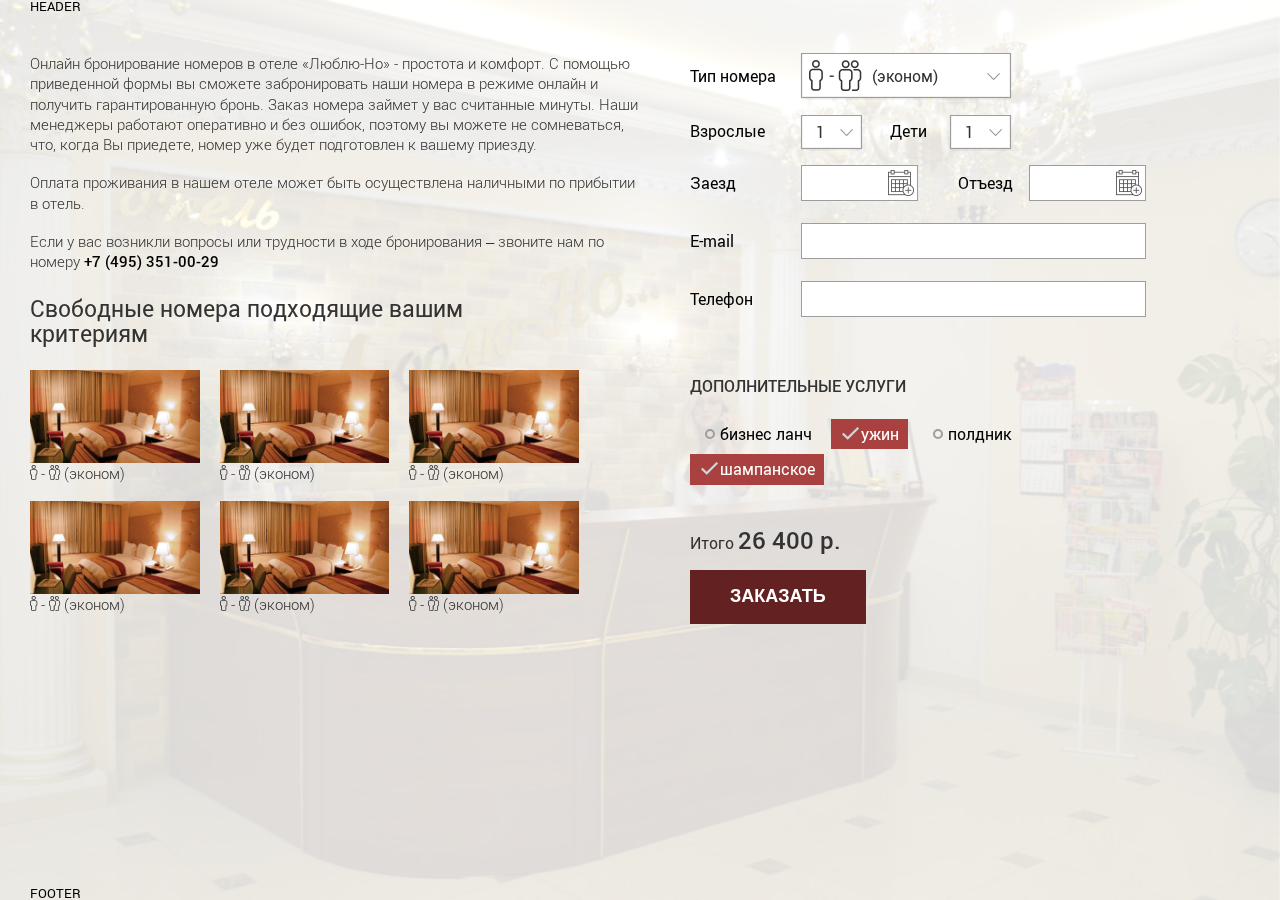
==== index.html @ 6383f2e7 "add form html and styles" ====
<!DOCTYPE html>
<html xmlns="http://www.w3.org/1999/xhtml">
<head>
	<meta http-equiv="Content-Type" content="text/html; charset=utf-8" />
	<meta name="format-detection" content="telephone=no">
	<meta name="viewport" content="width=device-width, initial-scale=1, user-scalable=no, maximum-scale=1">
	<title>Lublu-no - Order page</title>
	<link rel="stylesheet" type="text/css" href="lib/slick/slick.css" />
	<link href="lib/fancybox/jquery.fancybox.css" rel="stylesheet">
	<link href="lib/jqueryformstyler/jquery.formstyler.css" rel="stylesheet">
	<link href="lib/jquery-ui/jquery-ui.min.css" rel="stylesheet">
	<link rel="stylesheet" type="text/css" href="css/style.css" />		
	<!--[if lt IE 9]><script src="js/html5.js"></script><![endif]-->		
</head>
<body class="loaded">

							
<!-- BEGIN BODY -->

<div class="main-wrapper">

<!-- BEGIN CONTENT -->

	<main class="content">
	
		<div class="content-bg-slider">
			<div class="content-bg-slider__inner">
				<div class="content-bg-slider__body js-bg-slider">
					<div class="content-bg-slider__slide" style="background-image: url(img/bg-slider__slide-1.jpg)"></div>
					<div class="content-bg-slider__slide" style="background-image: url(img/bg-slider__slide-2.jpg)"></div>
				</div>
				<div class="content-bg-slider__overlay"></div>
			</div>
		</div>

		<div class="content-box">
			<div class="wrapper">
				
				<div class="order-box">
					<div class="order-box__col">
						<div class="order-box__info-wrap">
							<p>
								Онлайн бронирование номеров в отеле «Люблю-Но» - простота и комфорт. С помощью приведенной формы вы сможете забронировать наши номера в режиме онлайн и получить гарантированную бронь. Заказ номера займет у вас считанные минуты. Наши менеджеры работают оперативно и без ошибок, поэтому вы можете не сомневаться, что, когда Вы приедете, номер уже будет подготовлен к вашему приезду.
							</p> 
							
							<p>
								Оплата проживания в нашем отеле может быть осуществлена наличными по прибытии в отель.
							</p>

							<p>
								Если у вас возникли вопросы или трудности в ходе бронирования – звоните нам по номеру <a href="te:+74953510029" class="link">+7 (495) 351-00-29</a>
							</p>
						</div>

						<div class="order-box__gallery-wrap">

							<div class="gallery">

								<div class="gallery__header">
									<h2 class="gallery__title">Свободные номера подходящие вашим критериям</h2>
								</div>
								<div class="gallery__body">

									<div class="gallery__col">
										<div class="gallery__item">
											<a href="img/gallery__item-img-wrap-1.jpg" class="gallery__item-img-wrap js-gallery-item-img" rel="gallery1" title="эконом">
												<span style="background-image: url(img/gallery__item-img-1.jpg)" class="gallery__item-img"></span>
												<span class="gallery__item-img-overlay">
													<i class="icon-zoom"></i>
												</span>
											</a>
											<p class="gallery__item-info">
												<span class="icon-people_1"></span>
												-
												<span class="icon-people_2"></span>
												(эконом)
											</p>
										</div>
									</div>

									<div class="gallery__col">
										<div class="gallery__item">
											<a href="img/gallery__item-img-wrap-1.jpg" class="gallery__item-img-wrap js-gallery-item-img" rel="gallery1" title="эконом">
												<span style="background-image: url(img/gallery__item-img-1.jpg)" class="gallery__item-img"></span>
												<span class="gallery__item-img-overlay">
													<i class="icon-zoom"></i>
												</span>
											</a>
											<p class="gallery__item-info">
												<span class="icon-people_1"></span>
												-
												<span class="icon-people_2"></span>
												(эконом)
											</p>
										</div>
									</div>

									<div class="gallery__col">
										<div class="gallery__item">
											<a href="img/gallery__item-img-wrap-1.jpg" class="gallery__item-img-wrap js-gallery-item-img" rel="gallery1" title="эконом">
												<span style="background-image: url(img/gallery__item-img-1.jpg)" class="gallery__item-img"></span>
												<span class="gallery__item-img-overlay">
													<i class="icon-zoom"></i>
												</span>
											</a>
											<p class="gallery__item-info">
												<span class="icon-people_1"></span>
												-
												<span class="icon-people_2"></span>
												(эконом)
											</p>
										</div>
									</div>

									<div class="gallery__col">
										<div class="gallery__item">
											<a href="img/gallery__item-img-wrap-1.jpg" class="gallery__item-img-wrap js-gallery-item-img" rel="gallery1" title="эконом">
												<span style="background-image: url(img/gallery__item-img-1.jpg)" class="gallery__item-img"></span>
												<span class="gallery__item-img-overlay">
													<i class="icon-zoom"></i>
												</span>
											</a>
											<p class="gallery__item-info">
												<span class="icon-people_1"></span>
												-
												<span class="icon-people_2"></span>
												(эконом)
											</p>
										</div>
									</div>

									<div class="gallery__col">
										<div class="gallery__item">
											<a href="img/gallery__item-img-wrap-1.jpg" class="gallery__item-img-wrap js-gallery-item-img" rel="gallery1" title="эконом">
												<span style="background-image: url(img/gallery__item-img-1.jpg)" class="gallery__item-img"></span>
												<span class="gallery__item-img-overlay">
													<i class="icon-zoom"></i>
												</span>
											</a>
											<p class="gallery__item-info">
												<span class="icon-people_1"></span>
												-
												<span class="icon-people_2"></span>
												(эконом)
											</p>
										</div>
									</div>

									<div class="gallery__col">
										<div class="gallery__item">
											<a href="img/gallery__item-img-wrap-1.jpg" class="gallery__item-img-wrap js-gallery-item-img" rel="gallery1" title="эконом">
												<span style="background-image: url(img/gallery__item-img-1.jpg)" class="gallery__item-img"></span>
												<span class="gallery__item-img-overlay">
													<i class="icon-zoom"></i>
												</span>
											</a>
											<p class="gallery__item-info">
												<span class="icon-people_1"></span>
												-
												<span class="icon-people_2"></span>
												(эконом)
											</p>
										</div>
									</div>

								</div>

							</div><!-- /.gallery -->

						</div>
					</div>

					<div class="order-box__col">
						
						<form action="" class="order-form">
							
							<div class="order-form__input-box">
								<div class="order-form__row">
									<div class="input-grp">
										<label for="order-form-room-select" class="input-grp__label input-grp__label_alt-lh">Тип номера</label>
										<div class="input-grp__input-wrap input-grp__input-wrap_select">
											<select id="order-form-room-select" class="input-grp__select styled">
												<option value="1" class="input-grp__option">(эконом)</option>
												<option value="2" class="input-grp__option">(полулюкс)</option>
												<option value="3" class="input-grp__option">(люкс)</option>
											</select>
										</div>
									</div>
								</div>

								<div class="order-form__row">
									
									<div class="order-form__select-col">
										<div class="input-grp">
											<label for="order-form-adult-number" class="input-grp__label input-grp__label_alt-lh2">Взрослые</label>
											<div class="input-grp__input-wrap input-grp__input-wrap_small-select">
												<select id="order-form-adult-number" class="input-grp__select styled">
													<option value="1" class="input-grp__option">1</option>
													<option value="2" class="input-grp__option">2</option>
													<option value="3" class="input-grp__option">33</option>
												</select>
											</div>
										</div>
									</div>

									<div class="order-form__select-col">

										<div class="input-grp">
											<label for="order-form-kids-number" class="input-grp__label input-grp__label_width-60 input-grp__label_alt-lh2">Дети</label>
											<div class="input-grp__input-wrap input-grp__input-wrap_small-select">
												<select id="order-form-kids-number" class="input-grp__select styled">
													<option value="1" class="input-grp__option">1</option>
													<option value="2" class="input-grp__option">2</option>
													<option value="3" class="input-grp__option">3</option>
												</select>
											</div>
										</div>

									</div>
								</div>

								<div class="order-form__row order-form__row_alt">

									<div class="order-form__date-col">
										<div class="input-grp">
											<label for="order-form-checkin" class="input-grp__label">Заезд</label>
											<div class="input-grp__input-wrap">
												<input type="text" id="order-form-checkin" class="input-grp__input input-grp__input_date js-input-grp__date">
											</div>
										</div>
									</div>

									<div class="order-form__date-col">
										<div class="input-grp">
											<label for="order-form-checkout" class="input-grp__label input-grp__label_padding-left">Отъезд</label>
											<div class="input-grp__input-wrap">
												<input type="text" id="order-form-checkout" class="input-grp__input input-grp__input_date js-input-grp__date">
											</div>
										</div>
									</div>
								</div>

								<div class="order-form__row order-form__row_alt">
									<div class="input-grp">
										<label for="order-form-email" class="input-grp__label">E-mail</label>
										<div class="input-grp__input-wrap">
											<input type="email" id="order-form-email" class="input-grp__input">
										</div>
									</div>
								</div>

								<div class="order-form__row">
									<div class="input-grp">
										<label for="order-form-phone" class="input-grp__label">Телефон</label>
										<div class="input-grp__input-wrap">
											<input type="tel" id="order-form-phone" class="input-grp__input">
										</div>
									</div>
								</div>
							</div>

							<div class="order-form__options-box">
								<h2 class="order-form__option-title">Дополнительные услуги</h2>
								<ul class="order-form__options-list">

									<li class="order-form__options-list-item">
										<div class="checkbox">
											<input type="checkbox" id="order-chck-1" class="checkbox__input">
											<label for="order-chck-1" class="checkbox__label">Бизнес ланч</label>
										</div>
									</li>

									<li class="order-form__options-list-item">
										<div class="checkbox">
											<input type="checkbox" id="order-chck-2" class="checkbox__input" checked>
											<label for="order-chck-2" class="checkbox__label">Ужин</label>
										</div>
									</li>

									<li class="order-form__options-list-item">
										<div class="checkbox">
											<input type="checkbox" id="order-chck-3" class="checkbox__input">
											<label for="order-chck-3" class="checkbox__label">Полдник</label>
										</div>
									</li>

									<li class="order-form__options-list-item">
										<div class="checkbox">
											<input type="checkbox" id="order-chck-4" class="checkbox__input" checked>
											<label for="order-chck-4" class="checkbox__label">Шампанское</label>
										</div>
									</li>

								</ul>
							</div>

							<div class="order-form__submit-box">
								<p class="order-form__price">
									Итого
									<span>26 400 р.</span>
								</p>

								<input type="submit" class="order-form__submit" value="Заказать">
							</div>

						</form>

					</div>
				</div><!-- /.order-box -->

			</div>
		</div>
		
	</main>	
			
<!-- CONTENT EOF   -->

<!-- BEGIN HEADER -->

	<header>
		<div class="wrapper">
			HEADER
		</div>
	</header>
	
<!-- HEADER EOF   -->	

<!-- BEGIN FOOTER -->	
	
	<footer>
		<div class="wrapper">
			FOOTER
		</div>	
	</footer>
	
<!-- FOOTER EOF   -->

</div>

<div class="icon-load"></div>		

<!-- BODY EOF   -->
	
	<script type="text/javascript" src="js/jquery-1.11.0.min.js"></script>		
	<script type="text/javascript" src="js/jquery-migrate.min.js" ></script>
	<script type="text/javascript" src="lib/slick/slick.min.js" ></script>
	<script src="lib/fancybox/jquery.fancybox.pack.js"></script>
	<script src="lib/jqueryformstyler/jquery.formstyler.min.js"></script>
	<script src="lib/jquery-ui/jquery-ui.min.js"></script>
	<script type="text/javascript" src="js/custom.js" ></script>
</body>
</html>
---- css/style.css ----
/*
================================================================================
|                                     reset                                     |
================================================================================
*/
body {
  margin: 0px;
  padding: 0px;
  font-family: Tahoma, Arial, sans-serif;
  background-color: #FFFFFF;
  height: 100%;
  position: relative;
  font-size: 13px !important;
  -webkit-font-smoothing: antialiased;
  -moz-osx-font-smoothing: grayscale;
}

/*MAIN*/
html, body, div, span, applet, object, iframe, h1, h2, h3, h4, h5, h6, p, blockquote, pre, a, abbr, acronym, address, big, cite, code,
del, dfn, em, img, ins, kbd, q, s, samp, small, strike, strong, sub, sup, tt, var, b, u, i, center, dl, dt, dd, ol, ul, li, fieldset,
form, label, legend, table, caption, tbody, tfoot, thead, tr, th, td, article, aside, canvas, details, embed, figure, figcaption, footer,
header, hgroup, menu, nav, output, ruby, section, summary, time, mark, audio, video {
  margin: 0;
  padding: 0;
  border: 0;
  font-size: 100%;
}

/* HTML5 display-role reset for older browsers */
article, aside, details, figcaption, figure, footer, header, hgroup, menu, nav, section, main {
  display: block;
}

body {
  line-height: 1;
}

blockquote, q {
  quotes: none;
}

blockquote:before, blockquote:after, q:before, q:after {
  content: '';
  content: none;
}

table {
  border-collapse: collapse;
  border-width: 0px;
  padding: 0px;
  margin: 0px;
}

html {
  height: 100%;
  -webkit-text-size-adjust: none;
  -ms-text-size-adjust: none;
}

input, textarea {
  color: #333;
  outline: none;
  border-radius: 0;
  -moz-border-radius: 0;
  -webkit-border-radius: 0;
  -webkit-appearance: none;
}

input[type="button"], input[type="submit"], button {
  cursor: pointer;
}

td {
  margin: 0px;
  padding: 0px;
}

form {
  padding: 0px;
  margin: 0px;
}

a {
  color: #000100;
  -moz-transition: all 0.2s linear;
  -o-transition: all 0.2s linear;
  -ms-transition: all 0.2s linear;
  -webkit-transition: all 0.2s linear;
  transition: all 0.2s linear;
  text-decoration: none;
  outline: none;
  -webkit-tap-highlight-color: transparent;
  -webkit-tap-highlight-color: transparent;
}

input[type=submit], input[type=button], button {
  -webkit-appearance: none;
  outline: none;
}

* {
  -webkit-box-sizing: border-box;
  -moz-box-sizing: border-box;
  box-sizing: border-box;
}

*:before, *:after {
  -webkit-box-sizing: border-box;
  -moz-box-sizing: border-box;
  box-sizing: border-box;
}

.clearfix:after,
.wrapper:after {
  content: ".";
  display: block;
  height: 0;
  clear: both;
  visibility: hidden;
}

/*

================================================================================
|                                     MAIN STYLES                                     |
================================================================================
*/
body {
  color: main;
  font-family: "Roboto", Tahoma, Arial, sans-serif;
}

.main-wrapper {
  padding: 0 0 0 0;
  min-width: 320px;
  position: relative;
  overflow: hidden;
  min-height: 100%;
}

.wrapper {
  min-width: 320px;
  max-width: 100%;
  padding: 0 30px;
  margin: 0 auto;
  position: relative;
}

/* titles */
p {
  font-size: 1.154em;
  line-height: 1.35em;
  margin-bottom: 1.2em;
  font-weight: 300;
  color: #333;
}

h1 {
  font-size: 2em;
  line-height: 1.1em;
  margin: 1em 0;
  font-weight: 400;
  color: #333;
}

h2 {
  font-size: 1.8em;
  line-height: 1.1em;
  margin: 1em 0;
  font-weight: 400;
  color: #333;
}

h3 {
  font-size: 1.6em;
  line-height: 1.1em;
  margin: 1em 0;
  font-weight: 400;
  color: #333;
}

h4, h5, h6 {
  font-size: 1.4em;
  line-height: 1.1em;
  margin: 1em 0;
  font-weight: 400;
  color: #333;
}

a {
  -webkit-transition: all, 0.3s, ease-in;
  -moz-transition: all, 0.3s, ease-in;
  -ms-transition: all, 0.3s, ease-in;
  -o-transition: all, 0.3s, ease-in;
  transition: all, 0.3s, ease-in;
}

/* text position */
.text-left {
  text-align: left !important;
}

.text-center {
  text-align: center !important;
}

.text-right {
  text-align: right !important;
}

.nowrap {
  white-space: nowrap !important;
}

/* loader */
.loaded .main-wrapper {
  visibility: hidden;
}

.icon-load {
  background: url(../img/loader.gif) no-repeat left top;
  width: 40px;
  height: 40px;
  position: fixed;
  left: 50%;
  top: 50%;
  margin-left: -20px;
  margin-left: -20px;
  display: none;
}

.loaded .icon-load {
  display: block;
}

/*
================================================================================
|                                     HEADER                                   |
================================================================================
*/
header {
  width: 100%;
  min-width: 320px;
  text-align: left;
  position: absolute;
  left: 0px;
  top: 0px;
  z-index: 1000;
}

/*
================================================================================
|                                     CONTENT                                 |
================================================================================
*/
.content {
  width: 100%;
  min-width: 320px;
  text-align: left;
}

/*
================================================================================
|                                     FOOTER                                   |
================================================================================
*/
footer {
  text-align: left;
  position: fixed;
  left: 0px;
  bottom: 0px;
  width: 100%;
  min-width: 320px;
  z-index: 1000;
}

@font-face {
  font-family: 'Roboto';
  src: url("../fonts/Roboto Regular.eot");
  src: url("../fonts/Roboto Regular.eot?#iefix") format("embedded-opentype"), url("../fonts/Roboto Regular.woff") format("woff"), url("../fonts/Roboto Regular.ttf") format("truetype"), url("../fonts/Roboto Regular.svg#Roboto Regular") format("svg");
  font-weight: 400;
  font-style: normal;
  font-stretch: normal;
  unicode-range: U+000D-FFFD;
}

@font-face {
  font-family: 'Roboto';
  src: url("../fonts/Roboto Bold.eot");
  src: url("../fonts/Roboto Bold.eot?#iefix") format("embedded-opentype"), url("../fonts/Roboto Bold.woff") format("woff"), url("../fonts/Roboto Bold.ttf") format("truetype"), url("../fonts/Roboto Bold.svg#Roboto Bold") format("svg");
  font-weight: 700;
  font-style: normal;
  font-stretch: normal;
  unicode-range: U+000D-FFFD;
}

@font-face {
  font-family: 'Roboto';
  src: url("../fonts/Roboto Light.eot");
  src: url("../fonts/Roboto Light.eot?#iefix") format("embedded-opentype"), url("../fonts/Roboto Light.woff") format("woff"), url("../fonts/Roboto Light.ttf") format("truetype"), url("../fonts/Roboto Light.svg#Roboto Light") format("svg");
  font-weight: 300;
  font-style: normal;
  font-stretch: normal;
  unicode-range: U+000D-FFFD;
}

@font-face {
  font-family: 'Roboto';
  src: url("../fonts/Roboto Medium.eot");
  src: url("../fonts/Roboto Medium.eot?#iefix") format("embedded-opentype"), url("../fonts/Roboto Medium.woff") format("woff"), url("../fonts/Roboto Medium.ttf") format("truetype"), url("../fonts/Roboto Medium.svg#Roboto Medium") format("svg");
  font-weight: 500;
  font-style: normal;
  font-stretch: normal;
  unicode-range: U+000D-FFFD;
}

@font-face {
  font-family: 'icomoon';
  src: url("../fonts/icomoon.eot?dc7lpb");
  src: url("../fonts/icomoon.eot?dc7lpb#iefix") format("embedded-opentype"), url("../fonts/icomoon.ttf?dc7lpb") format("truetype"), url("../fonts/icomoon.woff?dc7lpb") format("woff"), url("../fonts/icomoon.svg?dc7lpb#icomoon") format("svg");
  font-weight: normal;
  font-style: normal;
}

[class^="icon-"], [class*=" icon-"] {
  /* use !important to prevent issues with browser extensions that change fonts */
  font-family: 'icomoon' !important;
  speak: none;
  font-style: normal;
  font-weight: normal;
  font-variant: normal;
  text-transform: none;
  line-height: 1;
  /* Better Font Rendering =========== */
  -webkit-font-smoothing: antialiased;
  -moz-osx-font-smoothing: grayscale;
}

.icon-1:before {
  content: "\e900";
}

.icon-2:before {
  content: "\e901";
}

.icon-3:before {
  content: "\e902";
}

.icon-4:before {
  content: "\e903";
}

.icon-5:before {
  content: "\e904";
}

.icon-6:before {
  content: "\e905";
}

.icon-7:before {
  content: "\e906";
}

.icon-8:before {
  content: "\e907";
}

.icon-9:before {
  content: "\e908";
}

.icon-10:before {
  content: "\e909";
}

.icon-11:before {
  content: "\e90a";
}

.icon-12:before {
  content: "\e90b";
}

.icon-13:before {
  content: "\e90c";
}

.icon-14:before {
  content: "\e90d";
}

.icon-15:before {
  content: "\e90e";
}

.icon-16:before {
  content: "\e90f";
}

.icon-17:before {
  content: "\e910";
}

.icon-18:before {
  content: "\e911";
}

.icon-19:before {
  content: "\e912";
}

.icon-20:before {
  content: "\e913";
}

.icon-21:before {
  content: "\e914";
}

.icon-22:before {
  content: "\e915";
}

.icon-23:before {
  content: "\e916";
}

.icon-24:before {
  content: "\e917";
}

.icon-25:before {
  content: "\e918";
}

.icon-26:before {
  content: "\e919";
}

.icon-27:before {
  content: "\e91a";
}

.icon-arrow_right:before {
  content: "\e91b";
}

.icon-check:before {
  content: "\e91c";
}

.icon-date:before {
  content: "\e91d";
}

.icon-fb:before {
  content: "\e91e";
}

.icon-img_1:before {
  content: "\e91f";
}

.icon-img_2:before {
  content: "\e920";
}

.icon-img_3:before {
  content: "\e921";
}

.icon-instagram:before {
  content: "\e922";
}

.icon-people_1:before {
  content: "\e923";
}

.icon-people_2:before {
  content: "\e924";
}

.icon-people_3:before {
  content: "\e925";
}

.icon-tel:before {
  content: "\e926";
}

.icon-vk:before {
  content: "\e927";
}

.icon-zoom:before {
  content: "\e928";
}

.popup {
  position: absolute;
  left: -9999px;
  top: -9999px;
  opacity: 0;
}

.content-bg-slider {
  position: fixed;
  top: 0;
  left: 0;
  right: 0;
  bottom: 0;
  z-index: 1;
}

.content-bg-slider__inner {
  position: relative;
  height: 100%;
}

.content-bg-slider__body {
  height: 100%;
}

.content-bg-slider__slide {
  height: 100%;
  width: 100%;
  background-color: transparent;
  background-position: center center;
  background-repeat: no-repeat;
  background-size: cover;
}

.content-bg-slider__overlay {
  position: absolute;
  top: 0;
  left: 0;
  height: 100%;
  width: 100%;
  background: #fff;
  opacity: .85;
}

.content-bg-slider .slick-list,
.content-bg-slider .slick-track {
  height: 100%;
}

.content-box {
  position: relative;
  z-index: 2;
}

.gallery__body {
  margin: 0 -10px;
}

.gallery__body:before, .gallery__body:after {
  content: "";
  height: 0;
  display: table;
}

.gallery__body:after {
  clear: both;
}

.gallery__col {
  float: left;
  padding: 0 10px;
  width: 33.333333%;
}

.gallery__item-img-wrap {
  position: relative;
  display: block;
}

.gallery__item-img-overlay {
  opacity: 0;
  position: absolute;
  top: 0;
  left: 0;
  right: 0;
  bottom: 0;
  background: rgba(0, 0, 0, 0.7);
  text-align: center;
  -webkit-transition: opacity 0.3s ease-in;
  -moz-transition: opacity 0.3s ease-in;
  -ms-transition: opacity 0.3s ease-in;
  -o-transition: opacity 0.3s ease-in;
  transition: opacity 0.3s ease-in;
}

.gallery__item-img-overlay .icon-zoom {
  position: absolute;
  top: 0;
  left: 0;
  right: 0;
  bottom: 0;
  margin: auto;
  height: 26px;
  width: 26px;
  font-size: 2em;
  color: #fff;
}

.gallery__item-img-wrap:hover .gallery__item-img-overlay, .gallery__item-img-wrap:focus .gallery__item-img-overlay {
  opacity: 1;
}

.gallery__item-img {
  display: block;
  height: 0;
  width: 100%;
  padding-bottom: 55%;
  background-color: transparent;
  background-position: center center;
  background-repeat: no-repeat;
  background-size: cover;
}

.gallery-item-popup__inner {
  max-height: 100%;
  width: 100%;
  text-align: center;
}

.gallery-item-popup__img {
  max-height: 100%;
  max-width: 100%;
}

.order-box:before, .order-box:after {
  content: "";
  height: 0;
  display: table;
}

.order-box:after {
  clear: both;
}

.order-box__col {
  float: left;
  width: 50%;
}

.order-box__gallery-wrap {
  padding-right: 10%;
}

.order-form {
  padding-left: 50px;
  padding-right: 17%;
}

.order-form__input-box {
  margin-bottom: 50px;
}

.order-form__row {
  margin-bottom: 16px;
}

.order-form__row:before, .order-form__row:after {
  content: "";
  height: 0;
  display: table;
}

.order-form__row:after {
  clear: both;
}

.order-form__row_alt {
  margin-bottom: 21px;
}

.order-form__row:last-child {
  margin-bottom: 0;
}

.order-form__select-col {
  float: left;
  width: 200px;
  max-width: 100%;
}

.order-form__date-col {
  float: left;
  width: 50%;
}

.order-form__options-box {
  margin-bottom: 40px;
}

.order-form__option-title {
  margin-bottom: 14px;
  text-transform: uppercase;
  font-size: 1.231em;
  line-height: 2.308em;
  font-weight: 500;
}

.order-form__options-list {
  list-style: none;
}

.order-form__options-list:before, .order-form__options-list:after {
  content: "";
  height: 0;
  display: table;
}

.order-form__options-list:after {
  clear: both;
}

.order-form__options-list-item {
  float: left;
  margin-right: 10px;
  margin-bottom: 5px;
}

.order-form__price {
  font-size: 1.231em;
  font-weight: 400;
  margin-bottom: 17px;
}

.order-form__price span {
  font-size: 1.5em;
  font-weight: 500;
}

.order-form__submit {
  padding: 6px 40px;
  color: #fff;
  font-size: 1.385em;
  line-height: 2.308em;
  font-weight: bold;
  text-transform: uppercase;
  background: #642121;
  border: 0;
  -webkit-transition: all, 0.3s, ease-in;
  -moz-transition: all, 0.3s, ease-in;
  -ms-transition: all, 0.3s, ease-in;
  -o-transition: all, 0.3s, ease-in;
  transition: all, 0.3s, ease-in;
}

.order-form__submit:hover, .order-form__submit:focus {
  background: #b13a3a;
}

.input-grp:before, .input-grp:after {
  content: "";
  height: 0;
  display: table;
}

.input-grp:after {
  clear: both;
}

.input-grp__label {
  position: relative;
  z-index: 1;
  float: left;
  width: 111px;
  font-size: 1.231em;
  line-height: 2.308em;
  white-space: nowrap;
  overflow: hidden;
  text-overflow: ellipsis;
}

.input-grp__label_width-60 {
  width: 60px;
}

.input-grp__label_alt-lh {
  line-height: 2.9em;
}

.input-grp__label_alt-lh2 {
  line-height: 2em;
}

.input-grp__label_padding-left {
  padding-left: 40px;
}

.input-grp__input-wrap {
  position: relative;
  float: left;
  width: 100%;
  margin-left: -111px;
  padding-left: 111px;
}

.input-grp__input-wrap_select .jq-selectbox__select {
  overflow: hidden;
  height: 2.8125em;
  width: 210px;
  max-width: 100%;
  padding-left: 70px;
  font-family: "Roboto", Tahoma, Arial, sans-serif;
  font-size: 1.231em;
  line-height: 2.8em;
  border-radius: 0;
  border: 1px solid #9d9d9d;
  background-image: url(../img/jq-selectbox__select.png);
  background-color: #fff;
  background-position: 7px center;
  background-repeat: no-repeat;
  background-size: 53px 31px;
}

.input-grp__input-wrap_select .jq-selectbox__select-text {
  max-width: 100%;
}

.input-grp__input-wrap_select .jq-selectbox__trigger {
  border-left: 0;
}

.input-grp__input-wrap_select .jq-selectbox__trigger:after {
  content: "\e91b";
  font-family: "icomoon";
  font-size: .8em;
  position: absolute;
  top: 50%;
  right: -5px;
  margin-top: -3px;
  display: block;
  height: 12px;
  width: 12px;
  color: #9a9a9a;
  -weblit-transform: rotate(90deg);
  -moz-transform: rotate(90deg);
  -ms-transform: rotate(90deg);
  -o-transform: rotate(90deg);
  transform: rotate(90deg);
}

.input-grp__input-wrap_select .jq-selectbox__trigger-arrow {
  display: none;
}

.input-grp__input-wrap_small-select .jq-selectbox__select {
  overflow: hidden;
  height: 2.1em;
  width: 61px;
  max-width: 61px;
  padding-left: 14px;
  padding-right: 23px;
  font-family: "Roboto", Tahoma, Arial, sans-serif;
  font-size: 1.231em;
  line-height: 2em;
  border-radius: 0;
  border: 1px solid #9d9d9d;
  background: #fff;
}

.input-grp__input-wrap_small-select .jq-selectbox__select-text {
  max-width: 100%;
}

.input-grp__input-wrap_small-select .jq-selectbox__trigger {
  width: 23px;
  border-left: 0;
}

.input-grp__input-wrap_small-select .jq-selectbox__trigger:after {
  content: "\e91b";
  font-family: "icomoon";
  font-size: .8em;
  position: absolute;
  top: 50%;
  right: -1px;
  margin-top: -3px;
  display: block;
  height: 12px;
  width: 12px;
  color: #9a9a9a;
  -weblit-transform: rotate(90deg);
  -moz-transform: rotate(90deg);
  -ms-transform: rotate(90deg);
  -o-transform: rotate(90deg);
  transform: rotate(90deg);
}

.input-grp__input-wrap_small-select .jq-selectbox__trigger-arrow {
  display: none;
}

.input-grp__input {
  height: 36px;
  width: 100%;
  padding: 0 5px;
  font-family: "Roboto", Tahoma, Arial, sans-serif;
  font-size: 1.231em;
  border: 1px solid #9d9d9d;
}

.input-grp__input_date {
  padding-right: 32px;
  background-image: url(../img/input-grp__input_date.png);
  background-color: #fff;
  background-position: right 3px center;
  background-repeat: no-repeat;
  background-size: 26px 26px;
}

.link {
  font-weight: 500;
  white-space: nowrap;
}

.link:hover, .link:focus {
  text-decoration: underline;
}

.checkbox {
  position: relative;
}

.checkbox__label {
  display: inline-block;
  vertical-align: top;
  max-width: 100%;
  overflow: hidden;
  white-space: nowrap;
  text-overflow: ellipsis;
  padding-left: 30px;
  padding-right: 9px;
  font-size: 1.231em;
  line-height: 1.9em;
  text-transform: lowercase;
  cursor: pointer;
  -webkit-transition: background, 0.3s, ease-in;
  -moz-transition: background, 0.3s, ease-in;
  -ms-transition: background, 0.3s, ease-in;
  -o-transition: background, 0.3s, ease-in;
  transition: background, 0.3s, ease-in;
}

.checkbox__input:not(:checked), .checkbox__input:checked {
  position: absolute;
  left: -9999px;
}

.checkbox__input:hover + label,
.checkbox__input:focus + label {
  background: rgba(170, 65, 65, 0.5);
}

.checkbox__input:checked + label {
  color: #fff;
  background: #aa4141;
}

.checkbox__input:checked:hover + label,
.checkbox__input:checked:focus + label {
  background: #602525;
}

.checkbox__input:not(:checked) + label:before,
.checkbox__input:checked + label:before {
  content: '';
  position: absolute;
  top: 0;
  bottom: 0;
  margin: auto 0;
  left: 15px;
  display: block;
  height: 10px;
  width: 10px;
  border: 2px solid #9d9d9d;
  border-radius: 50%;
}

.checkbox__input:not(:checked) + label:after,
.checkbox__input:checked + label:after {
  content: '\e91c';
  position: absolute;
  top: 0;
  bottom: 0;
  margin: auto 0;
  left: 11px;
  display: block;
  height: 16px;
  width: 16px;
  font-family: "icomoon";
  font-size: .8em;
  line-height: 1.2em;
  color: #d4d4d4;
}

.checkbox__input:not(:checked) + label:after {
  opacity: 0;
}

.checkbox__input:checked + label:before {
  opacity: 0;
}

.checkbox__input:checked + label:after {
  opacity: 1;
}
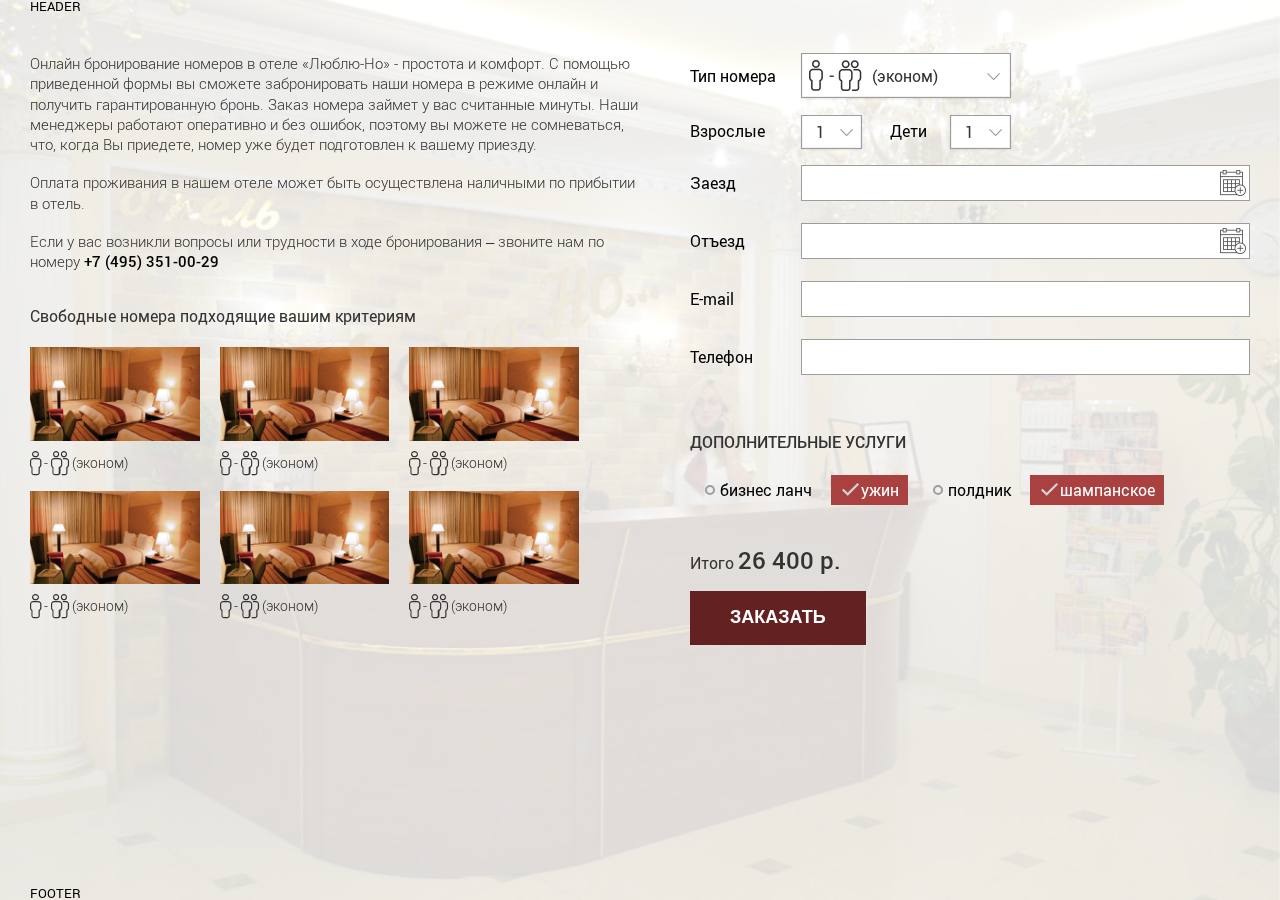
==== commit bb643955: "add media" ====
--- a/index.html
+++ b/index.html
@@ -37,6 +37,7 @@
 			<div class="wrapper">
 				
 				<div class="order-box">
+					
 					<div class="order-box__col">
 						<div class="order-box__info-wrap">
 							<p>
@@ -304,8 +305,8 @@
 							</div>
 
 						</form>
-
 					</div>
+					
 				</div><!-- /.order-box -->
 
 			</div>
--- a/css/style.css
+++ b/css/style.css
@@ -146,6 +146,12 @@
   position: relative;
 }
 
+@media (max-width: 600px) {
+  .wrapper {
+    padding: 0 10px;
+  }
+}
+
 /* titles */
 p {
   font-size: 1.154em;
@@ -554,6 +560,16 @@
   z-index: 2;
 }
 
+.gallery__header {
+  margin-bottom: 22px;
+}
+
+.gallery__title {
+  margin: 0;
+  font-size: 1.231em;
+  line-height: 1.2em;
+}
+
 .gallery__body {
   margin: 0 -10px;
 }
@@ -574,9 +590,20 @@
   width: 33.333333%;
 }
 
+@media (max-width: 600px) {
+  .gallery__col {
+    width: 50%;
+  }
+}
+
+.gallery__item {
+  margin-bottom: 12px;
+}
+
 .gallery__item-img-wrap {
   position: relative;
   display: block;
+  margin-bottom: 5px;
 }
 
 .gallery__item-img-overlay {
@@ -623,6 +650,19 @@
   background-size: cover;
 }
 
+.gallery__item-info {
+  margin: 0;
+  font-size: 1.1em;
+  line-height: 2.308em;
+  font-weight: 300;
+  white-space: nowrap;
+}
+
+.gallery__item-info [class*='icon-'] {
+  font-size: 1.7em;
+  vertical-align: middle;
+}
+
 .gallery-item-popup__inner {
   max-height: 100%;
   width: 100%;
@@ -649,8 +689,26 @@
   width: 50%;
 }
 
+@media (max-width: 1000px) {
+  .order-box__col {
+    float: none;
+    width: 100%;
+  }
+}
+
+.order-box__info-wrap {
+  margin-bottom: 35px;
+}
+
 .order-box__gallery-wrap {
   padding-right: 10%;
+}
+
+@media (max-width: 1000px) {
+  .order-box__gallery-wrap {
+    padding-right: 0;
+    margin-bottom: 25px;
+  }
 }
 
 .order-form {
@@ -658,8 +716,20 @@
   padding-right: 17%;
 }
 
+@media (max-width: 1350px) {
+  .order-form {
+    padding-right: 0;
+  }
+}
+
+@media (max-width: 1000px) {
+  .order-form {
+    padding-left: 0;
+  }
+}
+
 .order-form__input-box {
-  margin-bottom: 50px;
+  margin-bottom: 56px;
 }
 
 .order-form__row {
@@ -690,20 +760,41 @@
   max-width: 100%;
 }
 
+@media (max-width: 600px) {
+  .order-form__select-col {
+    float: none;
+    width: 100%;
+    margin-bottom: 16px;
+  }
+  .order-form__select-col:last-child {
+    margin-bottom: 0;
+  }
+}
+
 .order-form__date-col {
   float: left;
   width: 50%;
 }
 
+@media (max-width: 1350px) {
+  .order-form__date-col {
+    width: 100%;
+    margin-bottom: 21px;
+  }
+  .order-form__date-col:last-child {
+    margin-bottom: 0;
+  }
+}
+
 .order-form__options-box {
   margin-bottom: 40px;
 }
 
 .order-form__option-title {
-  margin-bottom: 14px;
+  margin-bottom: 24px;
   text-transform: uppercase;
   font-size: 1.231em;
-  line-height: 2.308em;
+  line-height: 1.2em;
   font-weight: 500;
 }
 
@@ -780,10 +871,22 @@
   text-overflow: ellipsis;
 }
 
+@media (max-width: 600px) {
+  .input-grp__label {
+    width: 100px;
+  }
+}
+
 .input-grp__label_width-60 {
   width: 60px;
 }
 
+@media (max-width: 600px) {
+  .input-grp__label_width-60 {
+    width: 100px;
+  }
+}
+
 .input-grp__label_alt-lh {
   line-height: 2.9em;
 }
@@ -794,6 +897,12 @@
 
 .input-grp__label_padding-left {
   padding-left: 40px;
+}
+
+@media (max-width: 1350px) {
+  .input-grp__label_padding-left {
+    padding-left: 0;
+  }
 }
 
 .input-grp__input-wrap {
@@ -820,6 +929,12 @@
   background-position: 7px center;
   background-repeat: no-repeat;
   background-size: 53px 31px;
+}
+
+@media (max-width: 600px) {
+  .input-grp__input-wrap_select .jq-selectbox__select {
+    width: 100%;
+  }
 }
 
 .input-grp__input-wrap_select .jq-selectbox__select-text {
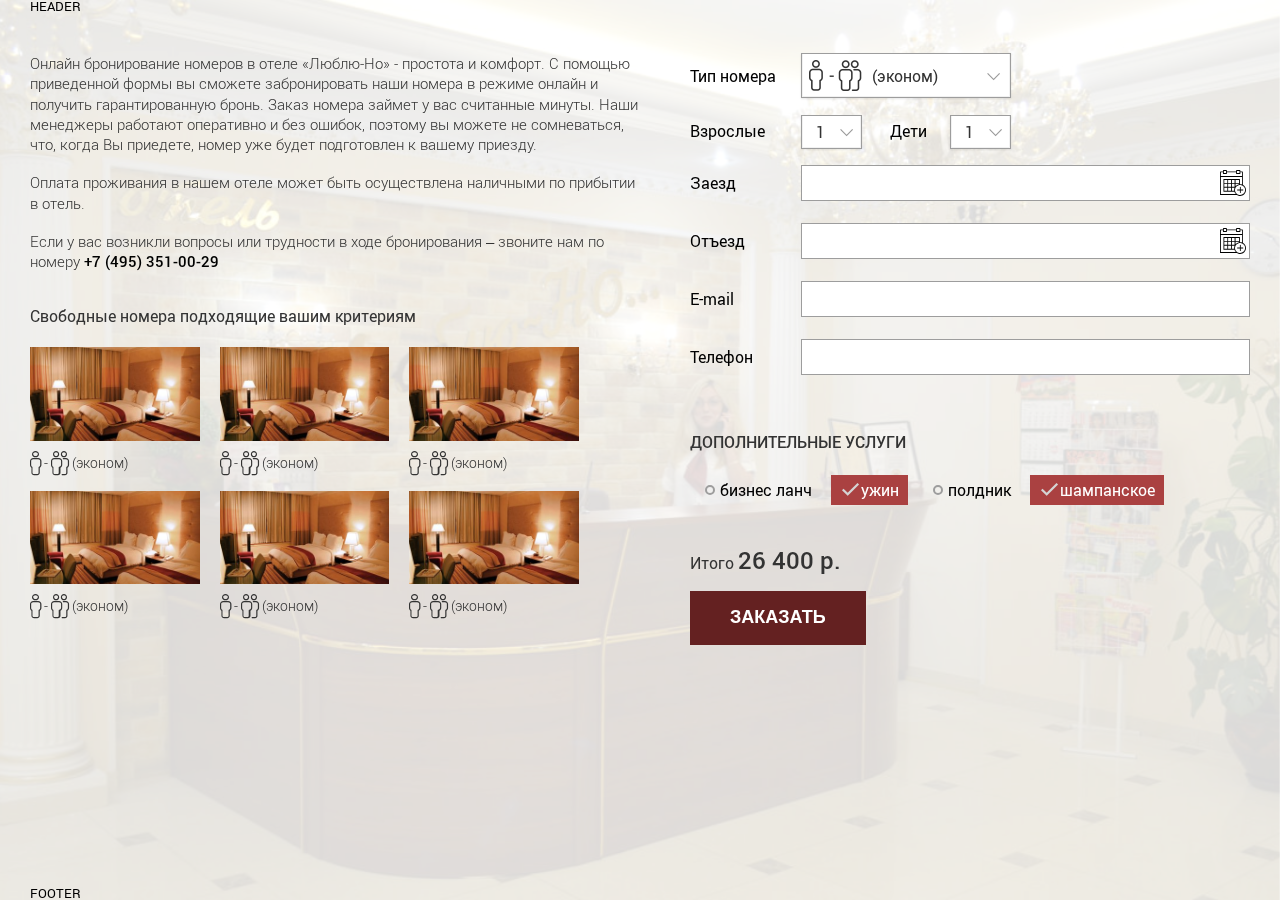
==== commit 70ffcc5a: "change input bg icon" ====
--- a/index.html
+++ b/index.html
@@ -216,7 +216,6 @@
 												</select>
 											</div>
 										</div>
-
 									</div>
 								</div>
 
@@ -227,6 +226,7 @@
 											<label for="order-form-checkin" class="input-grp__label">Заезд</label>
 											<div class="input-grp__input-wrap">
 												<input type="text" id="order-form-checkin" class="input-grp__input input-grp__input_date js-input-grp__date">
+												<label for="order-form-checkin" class="input-grp__date-icon"><span class="icon-date"></label>
 											</div>
 										</div>
 									</div>
@@ -236,6 +236,7 @@
 											<label for="order-form-checkout" class="input-grp__label input-grp__label_padding-left">Отъезд</label>
 											<div class="input-grp__input-wrap">
 												<input type="text" id="order-form-checkout" class="input-grp__input input-grp__input_date js-input-grp__date">
+												<label for="order-form-checkout" class="input-grp__date-icon"><span class="icon-date"></span></label>
 											</div>
 										</div>
 									</div>
--- a/css/style.css
+++ b/css/style.css
@@ -1026,11 +1026,20 @@
 
 .input-grp__input_date {
   padding-right: 32px;
-  background-image: url(../img/input-grp__input_date.png);
-  background-color: #fff;
-  background-position: right 3px center;
-  background-repeat: no-repeat;
-  background-size: 26px 26px;
+}
+
+.input-grp__date-icon {
+  position: absolute;
+  display: block;
+  top: 5px;
+  right: 4px;
+  height: 26px;
+  width: 26px;
+  cursor: pointer;
+}
+
+.input-grp__date-icon [class*='icon-'] {
+  font-size: 2em;
 }
 
 .link {
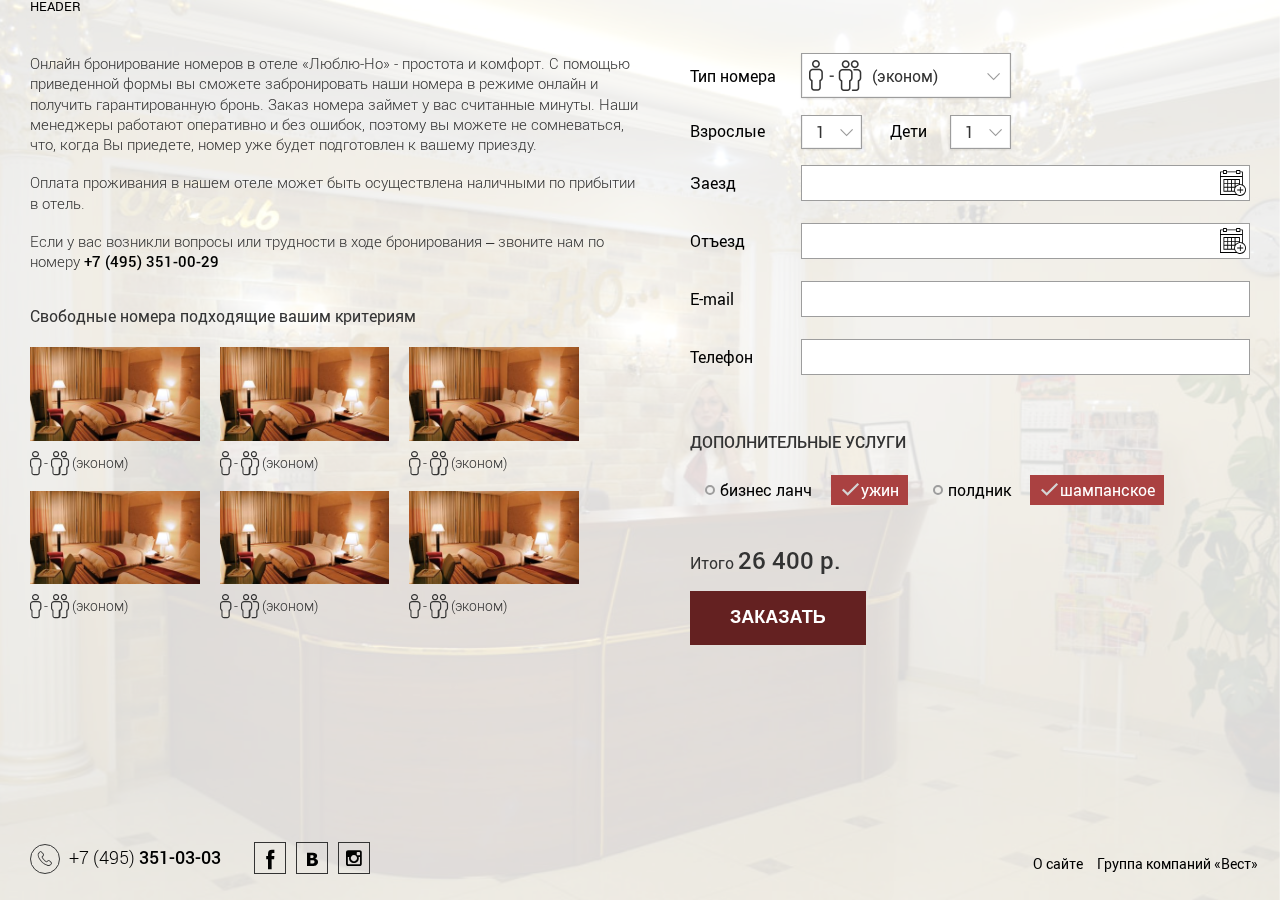
==== commit 05682d69: "add footer" ====
--- a/index.html
+++ b/index.html
@@ -331,7 +331,41 @@
 	
 	<footer>
 		<div class="wrapper">
-			FOOTER
+			<div class="footer">
+
+				<div class="footer__left-col">
+					<div class="footer__phone-wrap">
+						<a href="tel:+74953510303" class="tel-link">
+							<span class="tel-link__icon">
+								<span class="icon-tel"></span>
+							</span>
+							+7 (495) <span class="tel-link__medium">351-03-03</span>
+						</a>
+					</div>
+
+					<div class="footer__social-wrap">
+						<ul class="social">
+							<li class="social__item">
+								<a href="#" class="social__link social__link_fb"><span class="icon-fb"></span></a>
+							</li>
+							<li class="social__item">
+								<a href="#" class="social__link social__link_vk"><span class="icon-vk"></span></a>
+							</li>
+							<li class="social__item">
+								<a href="#" class="social__link social__link_instagram"><span class="icon-instagram"></span></a>
+							</li>
+						</ul>
+					</div>
+				</div>
+
+				<div class="footer__right-col">
+					<ul class="footer__list">
+						<li class="footer__list-item"><a href="#" class="footer__list-link">О сайте</a></li>
+						<li class="footer__list-item"><a href="#" class="footer__list-link">Группа компаний «Вест»</a></li>
+					</ul>
+				</div>
+
+			</div>
 		</div>	
 	</footer>
 	
--- a/css/style.css
+++ b/css/style.css
@@ -272,7 +272,7 @@
 */
 footer {
   text-align: left;
-  position: fixed;
+  position: absolute;
   left: 0px;
   bottom: 0px;
   width: 100%;
@@ -1138,3 +1138,194 @@
 .checkbox__input:checked + label:after {
   opacity: 1;
 }
+
+.tel-link {
+  display: inline-block;
+  font-size: 1.385em;
+  font-weight: 300;
+  line-height: 1.666666em;
+  white-space: nowrap;
+}
+
+.tel-link__icon {
+  display: inline-block;
+  height: 30px;
+  width: 30px;
+  margin-right: 5px;
+  text-align: center;
+  vertical-align: middle;
+  border: 1px solid #383838;
+  border-radius: 50%;
+  -webkit-transition: all, 0.3s, ease-in;
+  -moz-transition: all, 0.3s, ease-in;
+  -ms-transition: all, 0.3s, ease-in;
+  -o-transition: all, 0.3s, ease-in;
+  transition: all, 0.3s, ease-in;
+}
+
+.tel-link__icon [class*='icon-'] {
+  position: relative;
+  top: -2px;
+  font-size: .8em;
+  color: #383838;
+}
+
+.tel-link__medium {
+  font-weight: 500;
+}
+
+.tel-link:hover, .tel-link:focus {
+  text-decoration: underline;
+}
+
+.tel-link:hover .tel-link__icon, .tel-link:focus .tel-link__icon {
+  background: #aa4141;
+}
+
+.social {
+  list-style: none;
+}
+
+.social:before, .social:after {
+  content: "";
+  height: 0;
+  display: table;
+}
+
+.social:after {
+  clear: both;
+}
+
+.social__item {
+  float: left;
+  margin-right: 10px;
+  text-align: center;
+}
+
+.social__item:last-child {
+  margin-right: 0;
+}
+
+.social__link {
+  display: inline-block;
+  height: 32px;
+  width: 32px;
+  border: 1px solid #333;
+  vertical-align: top;
+}
+
+.social__link [class*='icon-'] {
+  position: relative;
+  -webkit-transition: all, 0.3s, ease-in;
+  -moz-transition: all, 0.3s, ease-in;
+  -ms-transition: all, 0.3s, ease-in;
+  -o-transition: all, 0.3s, ease-in;
+  transition: all, 0.3s, ease-in;
+}
+
+.social__link_fb [class*='icon-'] {
+  top: 7px;
+  font-size: 1.5em;
+}
+
+.social__link_vk [class*='icon-'] {
+  top: 10px;
+  font-size: 1em;
+}
+
+.social__link_instagram [class*='icon-'] {
+  top: 8px;
+  font-size: 1.2em;
+}
+
+.social__link:hover, .social__link:focus {
+  background: #aa4141;
+}
+
+.social__link:hover [class*='icon-'], .social__link:focus [class*='icon-'] {
+  color: #fff;
+}
+
+.footer {
+  padding-bottom: 26px;
+}
+
+.footer:before, .footer:after {
+  content: "";
+  height: 0;
+  display: table;
+}
+
+.footer:after {
+  clear: both;
+}
+
+.footer__left-col {
+  float: left;
+  width: 50%;
+}
+
+@media (max-width: 768px) {
+  .footer__left-col {
+    float: none;
+    width: 100%;
+    margin-bottom: 10px;
+    text-align: center;
+  }
+}
+
+.footer__right-col {
+  float: right;
+  width: 50%;
+  text-align: right;
+}
+
+@media (max-width: 768px) {
+  .footer__right-col {
+    float: none;
+    width: 100%;
+    text-align: center;
+  }
+}
+
+.footer__phone-wrap {
+  display: inline-block;
+  vertical-align: top;
+  margin-right: 30px;
+}
+
+@media (max-width: 480px) {
+  .footer__phone-wrap {
+    display: block;
+    margin-bottom: 10px;
+  }
+}
+
+.footer__social-wrap {
+  display: inline-block;
+  margin-right: -4px;
+  vertical-align: top;
+}
+
+.footer__list {
+  display: inline-block;
+  padding-top: 15px;
+  margin-right: -4px;
+}
+
+.footer__list-item {
+  display: inline-block;
+  margin-right: 11px;
+}
+
+.footer__list-item:last-child {
+  margin-right: -4px;
+}
+
+.footer__list-link {
+  font-size: 1.077em;
+}
+
+.footer__list-link:hover, .footer__list-link:focus {
+  text-decoration: underline;
+}
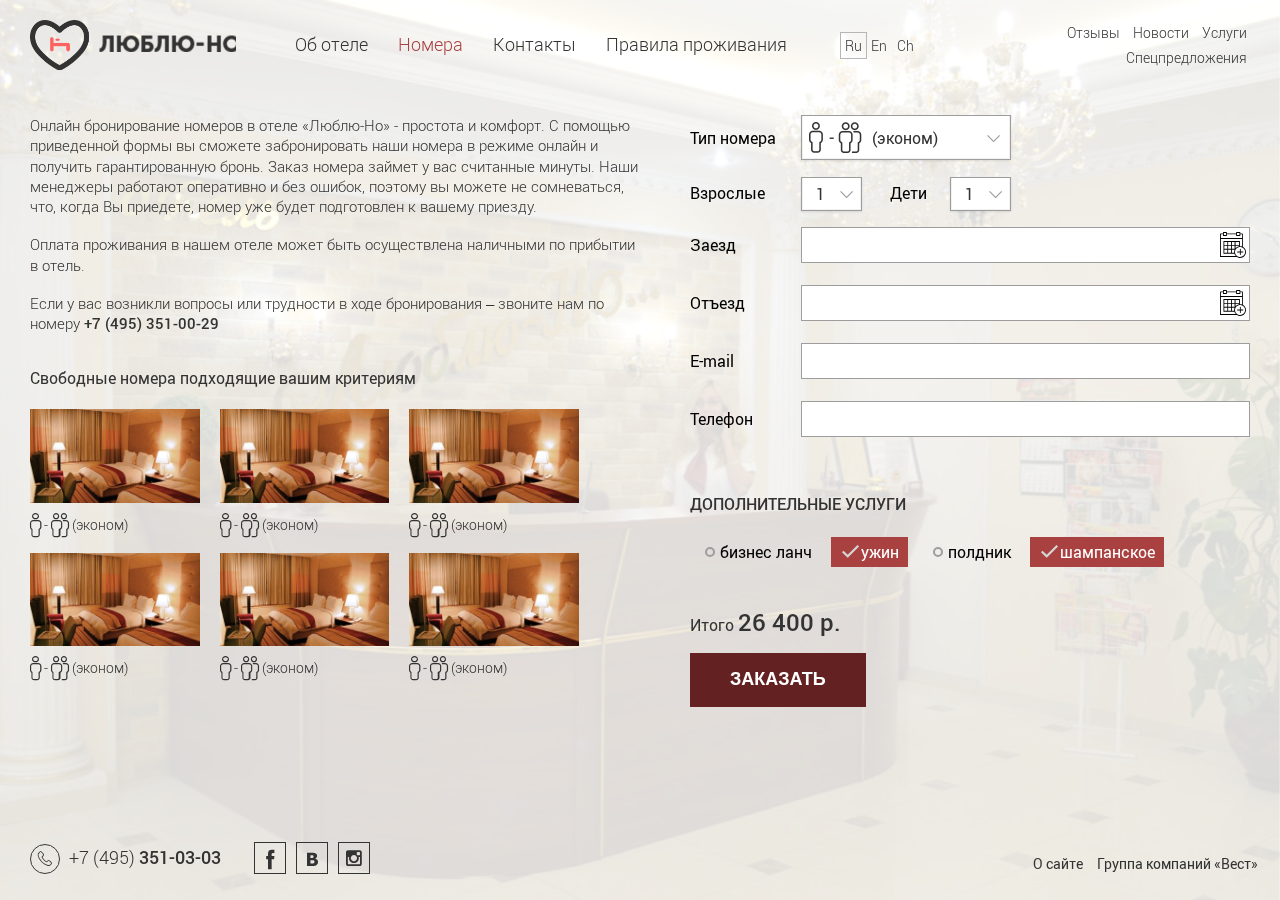
==== commit e96f9771: "added header" ====
--- a/index.html
+++ b/index.html
@@ -198,7 +198,14 @@
 												<select id="order-form-adult-number" class="input-grp__select styled">
 													<option value="1" class="input-grp__option">1</option>
 													<option value="2" class="input-grp__option">2</option>
-													<option value="3" class="input-grp__option">33</option>
+													<option value="3" class="input-grp__option">3</option>
+													<option value="4" class="input-grp__option">4</option>
+													<option value="5" class="input-grp__option">5</option>
+													<option value="6" class="input-grp__option">6</option>
+													<option value="7" class="input-grp__option">7</option>
+													<option value="8" class="input-grp__option">8</option>
+													<option value="9" class="input-grp__option">9</option>
+													<option value="10" class="input-grp__option">10</option>
 												</select>
 											</div>
 										</div>
@@ -321,7 +328,81 @@
 
 	<header>
 		<div class="wrapper">
-			HEADER
+			<div class="header">
+
+				<div class="header__logo-wrap">
+					
+					<div class="logo">
+						<h1 class="logo__body">
+							<a href="#" class="logo__link">
+								Люблю-но 
+							</a>
+						</h1>
+					</div> 
+
+				</div>
+
+				<div class="header__menu-wrap">
+					
+					<nav class="navbar">
+
+						<div class="navbar__main-menu-wrap">
+							<ul class="main-nav-list">
+								<li class="main-nav-list__item">
+									<a href="#" class="main-nav-list__link">Об отеле</a>
+								</li>
+								<li class="main-nav-list__item active">
+									<a href="#" class="main-nav-list__link">Номера</a>
+								</li>
+								<li class="main-nav-list__item">
+									<a href="#" class="main-nav-list__link">Контакты</a>
+								</li>
+								<li class="main-nav-list__item">
+									<a href="#" class="main-nav-list__link">Правила проживания</a>
+								</li>
+							</ul>
+						</div>
+
+						<div class="navbar__top-menu-wrap">
+							<div class="navbar__top-menu-row">
+								<div class="navbar__top-menu-col-1">
+									<ul class="lang-list">
+										<li class="lang-list__item active">
+											<a href="#" class="lang-list__link">Ru</a>
+										</li>
+										<li class="lang-list__item">
+											<a href="#" class="lang-list__link">En</a>
+										</li>
+										<li class="lang-list__item">
+											<a href="#" class="lang-list__link">Ch</a>
+										</li>
+									</ul>
+								</div>
+
+								<div class="navbar__top-menu-col-2">
+									<ul class="top-menu">
+										<li class="top-menu__item">
+											<a href="#" class="top-menu__link">Отзывы</a>
+										</li>
+										<li class="top-menu__item">
+											<a href="#" class="top-menu__link">Новости</a>
+										</li>
+										<li class="top-menu__item">
+											<a href="#" class="top-menu__link">Услуги</a>
+										</li>
+										<li class="top-menu__item">
+											<a href="#" class="top-menu__link">Спецпредложения</a>
+										</li>
+									</ul>
+								</div>
+							</div>
+						</div>
+
+					</nav>
+
+				</div>
+
+			</div>
 		</div>
 	</header>
 	
--- a/css/style.css
+++ b/css/style.css
@@ -194,6 +194,7 @@
 }
 
 a {
+  color: #333;
   -webkit-transition: all, 0.3s, ease-in;
   -moz-transition: all, 0.3s, ease-in;
   -ms-transition: all, 0.3s, ease-in;
@@ -513,6 +514,185 @@
   opacity: 0;
 }
 
+.header {
+  display: table;
+  width: 100%;
+  table-layout: fixed;
+  padding: 20px 0;
+}
+
+.header__logo-wrap {
+  display: table-cell;
+  width: 250px;
+  vertical-align: middle;
+}
+
+.header__menu-wrap {
+  display: table-cell;
+  vertical-align: middle;
+}
+
+.main-nav-list {
+  list-style: none;
+}
+
+.main-nav-list:before, .main-nav-list:after {
+  content: "";
+  height: 0;
+  display: table;
+}
+
+.main-nav-list:after {
+  clear: both;
+}
+
+.main-nav-list__item {
+  float: left;
+}
+
+.main-nav-list__item:last-child {
+  margin-right: 0;
+}
+
+.main-nav-list__link {
+  display: inline-block;
+  padding: 0 15px;
+  vertical-align: top;
+  font-size: 1.385em;
+  line-height: 1.2em;
+  font-weight: 300;
+}
+
+.main-nav-list__link:hover {
+  text-decoration: underline;
+}
+
+.main-nav-list__item.active .main-nav-list__link {
+  color: #aa4141;
+}
+
+.lang-list {
+  list-style: none;
+}
+
+.lang-list:before, .lang-list:after {
+  content: "";
+  height: 0;
+  display: table;
+}
+
+.lang-list:after {
+  clear: both;
+}
+
+.lang-list__item {
+  display: inline-block;
+  margin-right: -4px;
+}
+
+.lang-list__link {
+  display: inline-block;
+  width: 27px;
+  font-size: 1.077em;
+  line-height: 1.8em;
+  font-weight: 300;
+  text-align: center;
+}
+
+.lang-list__link:hover, .lang-list__link:focus {
+  text-decoration: underline;
+}
+
+.lang-list__item.active .lang-list__link {
+  border: 1px solid #b8b6b4;
+}
+
+.logo {
+  width: 206px;
+}
+
+.logo__body {
+  margin: 0;
+  font-size: 2em;
+}
+
+.logo__link {
+  display: block;
+  height: 0;
+  padding-bottom: 24%;
+  overflow: hidden;
+  text-indent: -9999px;
+  background-image: url(../img/logo.png);
+  background-color: transparent;
+  background-position: left top;
+  background-repeat: no-repeat;
+  background-size: cover;
+}
+
+.logo__link:hover, .logo__link:focus {
+  opacity: .7;
+}
+
+.top-menu {
+  text-align: right;
+}
+
+.top-menu__item {
+  display: inline-block;
+  margin-right: -4px;
+}
+
+.top-menu__link {
+  display: inline-block;
+  padding: 0 7px;
+  font-weight: 300;
+  font-size: 1.077em;
+  line-height: 1.8em;
+}
+
+.top-menu__link:hover, .top-menu__link:focus {
+  text-decoration: underline;
+}
+
+.navbar {
+  display: table;
+  height: 100%;
+  width: 100%;
+  table-layout: fixed;
+}
+
+.navbar__main-menu-wrap {
+  display: table-cell;
+  width: 57.7%;
+  vertical-align: middle;
+}
+
+.navbar__top-menu-wrap {
+  display: table-cell;
+  width: 42.3%;
+  vertical-align: middle;
+}
+
+.navbar__top-menu-row {
+  display: table;
+  height: 100%;
+  width: 100%;
+  table-layout: fixed;
+}
+
+.navbar__top-menu-col-1 {
+  display: table-cell;
+  width: 26%;
+  vertical-align: middle;
+}
+
+.navbar__top-menu-col-2 {
+  display: table-cell;
+  width: 74%;
+  vertical-align: middle;
+  padding-left: 12px;
+}
+
 .content-bg-slider {
   position: fixed;
   top: 0;
@@ -520,6 +700,7 @@
   right: 0;
   bottom: 0;
   z-index: 1;
+  min-width: 320px;
 }
 
 .content-bg-slider__inner {
@@ -1247,6 +1428,7 @@
 }
 
 .footer {
+  padding-top: 7px;
   padding-bottom: 26px;
 }
 
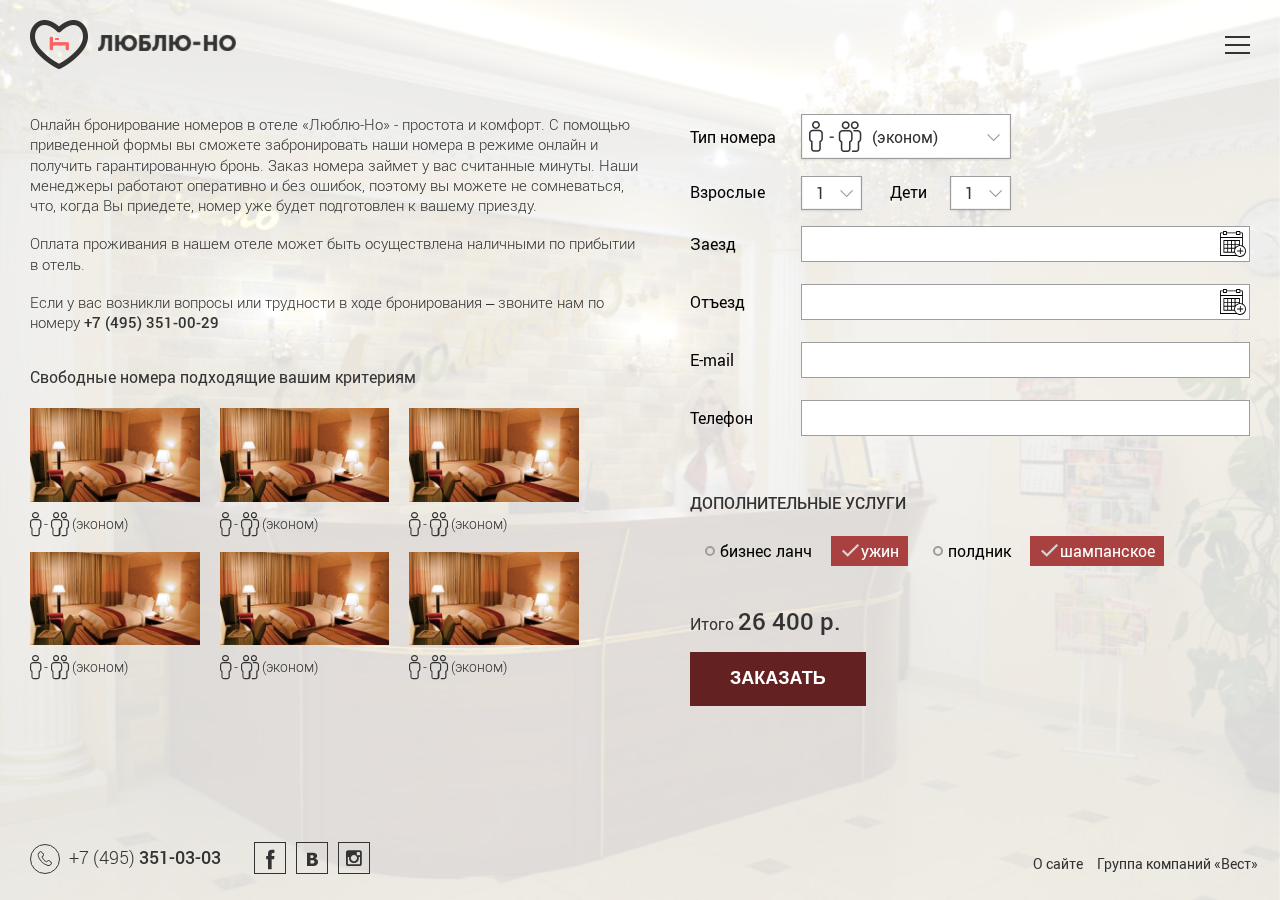
==== commit a6b6312a: "added mobile navbar" ====
--- a/index.html
+++ b/index.html
@@ -344,56 +344,74 @@
 
 				<div class="header__menu-wrap">
 					
-					<nav class="navbar">
-
-						<div class="navbar__main-menu-wrap">
-							<ul class="main-nav-list">
-								<li class="main-nav-list__item">
-									<a href="#" class="main-nav-list__link">Об отеле</a>
-								</li>
-								<li class="main-nav-list__item active">
-									<a href="#" class="main-nav-list__link">Номера</a>
-								</li>
-								<li class="main-nav-list__item">
-									<a href="#" class="main-nav-list__link">Контакты</a>
-								</li>
-								<li class="main-nav-list__item">
-									<a href="#" class="main-nav-list__link">Правила проживания</a>
-								</li>
-							</ul>
-						</div>
-
-						<div class="navbar__top-menu-wrap">
-							<div class="navbar__top-menu-row">
-								<div class="navbar__top-menu-col-1">
-									<ul class="lang-list">
-										<li class="lang-list__item active">
-											<a href="#" class="lang-list__link">Ru</a>
-										</li>
-										<li class="lang-list__item">
-											<a href="#" class="lang-list__link">En</a>
-										</li>
-										<li class="lang-list__item">
-											<a href="#" class="lang-list__link">Ch</a>
-										</li>
-									</ul>
-								</div>
-
-								<div class="navbar__top-menu-col-2">
-									<ul class="top-menu">
-										<li class="top-menu__item">
-											<a href="#" class="top-menu__link">Отзывы</a>
-										</li>
-										<li class="top-menu__item">
-											<a href="#" class="top-menu__link">Новости</a>
-										</li>
-										<li class="top-menu__item">
-											<a href="#" class="top-menu__link">Услуги</a>
-										</li>
-										<li class="top-menu__item">
-											<a href="#" class="top-menu__link">Спецпредложения</a>
-										</li>
-									</ul>
+					<div class="header__navbar-btn-wrap">
+						<a href="#" class="header__navbar-btn" id="show-navbar-btn">
+							<span></span>
+							<span></span>
+							<span></span>
+						</a>
+					</div>
+					
+					<nav class="navbar" id="navbar">
+						
+						<div class="navbar__inner-wrap">
+
+							<div class="navbar__hide-btn-wrap">
+								<a href="#" class="navbar__hide-btn" id="hide-navbar-btn">
+									<span>&nbsp;</span>
+									<span>&nbsp;</span>
+								</a>
+							</div>
+
+							<div class="navbar__main-menu-wrap">
+								<ul class="main-nav-list">
+									<li class="main-nav-list__item">
+										<a href="#" class="main-nav-list__link">Об отеле</a>
+									</li>
+									<li class="main-nav-list__item active">
+										<a href="#" class="main-nav-list__link">Номера</a>
+									</li>
+									<li class="main-nav-list__item">
+										<a href="#" class="main-nav-list__link">Контакты</a>
+									</li>
+									<li class="main-nav-list__item">
+										<a href="#" class="main-nav-list__link">Правила проживания</a>
+									</li>
+								</ul>
+							</div>
+
+							<div class="navbar__top-menu-wrap">
+								<div class="navbar__top-menu-row">
+									<div class="navbar__top-menu-col-1">
+										<ul class="lang-list">
+											<li class="lang-list__item active">
+												<a href="#" class="lang-list__link">Ru</a>
+											</li>
+											<li class="lang-list__item">
+												<a href="#" class="lang-list__link">En</a>
+											</li>
+											<li class="lang-list__item">
+												<a href="#" class="lang-list__link">Ch</a>
+											</li>
+										</ul>
+									</div>
+
+									<div class="navbar__top-menu-col-2">
+										<ul class="top-menu">
+											<li class="top-menu__item">
+												<a href="#" class="top-menu__link">Отзывы</a>
+											</li>
+											<li class="top-menu__item">
+												<a href="#" class="top-menu__link">Новости</a>
+											</li>
+											<li class="top-menu__item">
+												<a href="#" class="top-menu__link">Услуги</a>
+											</li>
+											<li class="top-menu__item">
+												<a href="#" class="top-menu__link">Спецпредложения</a>
+											</li>
+										</ul>
+									</div>
 								</div>
 							</div>
 						</div>
--- a/css/style.css
+++ b/css/style.css
@@ -252,7 +252,7 @@
   position: absolute;
   left: 0px;
   top: 0px;
-  z-index: 1000;
+  z-index: 1100;
 }
 
 /*
@@ -523,13 +523,49 @@
 
 .header__logo-wrap {
   display: table-cell;
-  width: 250px;
+  width: 249px;
   vertical-align: middle;
 }
 
 .header__menu-wrap {
   display: table-cell;
   vertical-align: middle;
+}
+
+.header__navbar-btn-wrap {
+  display: none;
+}
+
+@media (max-width: 1300px) {
+  .header__navbar-btn-wrap {
+    display: block;
+  }
+  .header__navbar-btn-wrap:before, .header__navbar-btn-wrap:after {
+    content: "";
+    height: 0;
+    display: table;
+  }
+  .header__navbar-btn-wrap:after {
+    clear: both;
+  }
+}
+
+.header__navbar-btn {
+  display: block;
+  float: right;
+  width: 25px;
+}
+
+.header__navbar-btn span {
+  display: block;
+  height: 2px;
+  width: 100%;
+  background: #333;
+  margin: 6px 0;
+}
+
+.header__navbar-btn:hover span, .header__navbar-btn:focus span {
+  background: #aa4141;
 }
 
 .main-nav-list {
@@ -550,20 +586,37 @@
   float: left;
 }
 
+@media (max-width: 1300px) {
+  .main-nav-list__item {
+    float: none;
+    width: 100%;
+    margin-bottom: 5px;
+  }
+  .main-nav-list__item:last-child {
+    margin-bottom: 0;
+  }
+}
+
 .main-nav-list__item:last-child {
   margin-right: 0;
 }
 
 .main-nav-list__link {
   display: inline-block;
-  padding: 0 15px;
+  padding: 0 14px;
   vertical-align: top;
   font-size: 1.385em;
   line-height: 1.2em;
   font-weight: 300;
 }
 
-.main-nav-list__link:hover {
+@media (max-width: 1300px) {
+  .main-nav-list__link {
+    padding: 0;
+  }
+}
+
+.main-nav-list__link:hover, .main-nav-list__link:focus {
   text-decoration: underline;
 }
 
@@ -573,6 +626,7 @@
 
 .lang-list {
   list-style: none;
+  white-space: nowrap;
 }
 
 .lang-list:before, .lang-list:after {
@@ -637,9 +691,26 @@
   text-align: right;
 }
 
+@media (max-width: 1300px) {
+  .top-menu {
+    text-align: left;
+  }
+}
+
 .top-menu__item {
   display: inline-block;
   margin-right: -4px;
+}
+
+@media (max-width: 1300px) {
+  .top-menu__item {
+    display: block;
+    margin: 0;
+    margin-bottom: 3px;
+  }
+  .top-menu__item:last-child {
+    margin-bottom: 0;
+  }
 }
 
 .top-menu__link {
@@ -650,27 +721,156 @@
   line-height: 1.8em;
 }
 
+@media (max-width: 1300px) {
+  .top-menu__link {
+    padding: 0;
+  }
+}
+
 .top-menu__link:hover, .top-menu__link:focus {
   text-decoration: underline;
 }
 
 .navbar {
+  height: 100%;
+}
+
+@media (min-width: 1300px) {
+  .navbar {
+    display: block !important;
+  }
+}
+
+@media (max-width: 1300px) {
+  .navbar {
+    position: fixed;
+    z-index: 1100;
+    top: 0;
+    right: 0;
+    width: 300px;
+    height: 100vh;
+    padding: 15px 10px;
+    overflow: hidden;
+    background: #edeae3;
+    -webkit-transition: all, 0.3s, linear;
+    -moz-transition: all, 0.3s, linear;
+    -ms-transition: all, 0.3s, linear;
+    -o-transition: all, 0.3s, linear;
+    transition: all, 0.3s, linear;
+    -webkit-transform: translateX(100%);
+    -moz-transform: translateX(100%);
+    -o-transform: translateX(100%);
+    transform: translateX(100%);
+  }
+}
+
+.navbar_opened {
+  -webkit-transform: translateX(0);
+  -moz-transform: translateX(0);
+  -o-transform: translateX(0);
+  transform: translateX(0);
+}
+
+.navbar__hide-btn-wrap {
+  display: none;
+  margin-bottom: 10px;
+}
+
+.navbar__hide-btn-wrap:before, .navbar__hide-btn-wrap:after {
+  content: "";
+  height: 0;
+  display: table;
+}
+
+.navbar__hide-btn-wrap:after {
+  clear: both;
+}
+
+@media (max-width: 1300px) {
+  .navbar__hide-btn-wrap {
+    display: block;
+  }
+}
+
+.navbar__hide-btn {
+  position: relative;
+  display: block;
+  float: right;
+  height: 25px;
+  width: 25px;
+  text-decoration: none;
+  overflow: hidden;
+}
+
+.navbar__hide-btn span {
+  position: absolute;
+  display: block;
+  height: 3px;
+  width: 25px;
+  background: #333;
+}
+
+.navbar__hide-btn span:first-child {
+  -webkit-transform: rotate(45deg);
+  -moz-transform: rotate(45deg);
+  -o-transform: rotate(45deg);
+  transform: rotate(45deg);
+  top: 10px;
+  left: -1px;
+}
+
+.navbar__hide-btn span:nth-child(2) {
+  -webkit-transform: rotate(-45deg);
+  -moz-transform: rotate(-45deg);
+  -o-transform: rotate(-45deg);
+  transform: rotate(-45deg);
+  top: 10px;
+  left: -1px;
+}
+
+.navbar__hide-btn:hover span, .navbar__hide-btn:focus span {
+  background: #aa4141;
+}
+
+.navbar__inner-wrap {
   display: table;
   height: 100%;
   width: 100%;
   table-layout: fixed;
+  overflow-y: scroll;
+}
+
+@media (max-width: 1300px) {
+  .navbar__inner-wrap {
+    display: block;
+  }
 }
 
 .navbar__main-menu-wrap {
   display: table-cell;
-  width: 57.7%;
+  width: 59%;
   vertical-align: middle;
+}
+
+@media (max-width: 1300px) {
+  .navbar__main-menu-wrap {
+    display: block;
+    width: 100%;
+    margin-bottom: 15px;
+  }
 }
 
 .navbar__top-menu-wrap {
   display: table-cell;
-  width: 42.3%;
+  width: 41%;
   vertical-align: middle;
+}
+
+@media (max-width: 1300px) {
+  .navbar__top-menu-wrap {
+    display: block;
+    width: 100%;
+  }
 }
 
 .navbar__top-menu-row {
@@ -680,17 +880,40 @@
   table-layout: fixed;
 }
 
+@media (max-width: 1300px) {
+  .navbar__top-menu-row {
+    display: block;
+    height: auto;
+  }
+}
+
 .navbar__top-menu-col-1 {
   display: table-cell;
-  width: 26%;
+  width: 20%;
   vertical-align: middle;
+}
+
+@media (max-width: 1300px) {
+  .navbar__top-menu-col-1 {
+    display: block;
+    width: 100%;
+    margin-bottom: 15px;
+  }
 }
 
 .navbar__top-menu-col-2 {
   display: table-cell;
-  width: 74%;
+  width: 80%;
   vertical-align: middle;
   padding-left: 12px;
+}
+
+@media (max-width: 1300px) {
+  .navbar__top-menu-col-2 {
+    display: block;
+    width: 100%;
+    padding-left: 0;
+  }
 }
 
 .content-bg-slider {
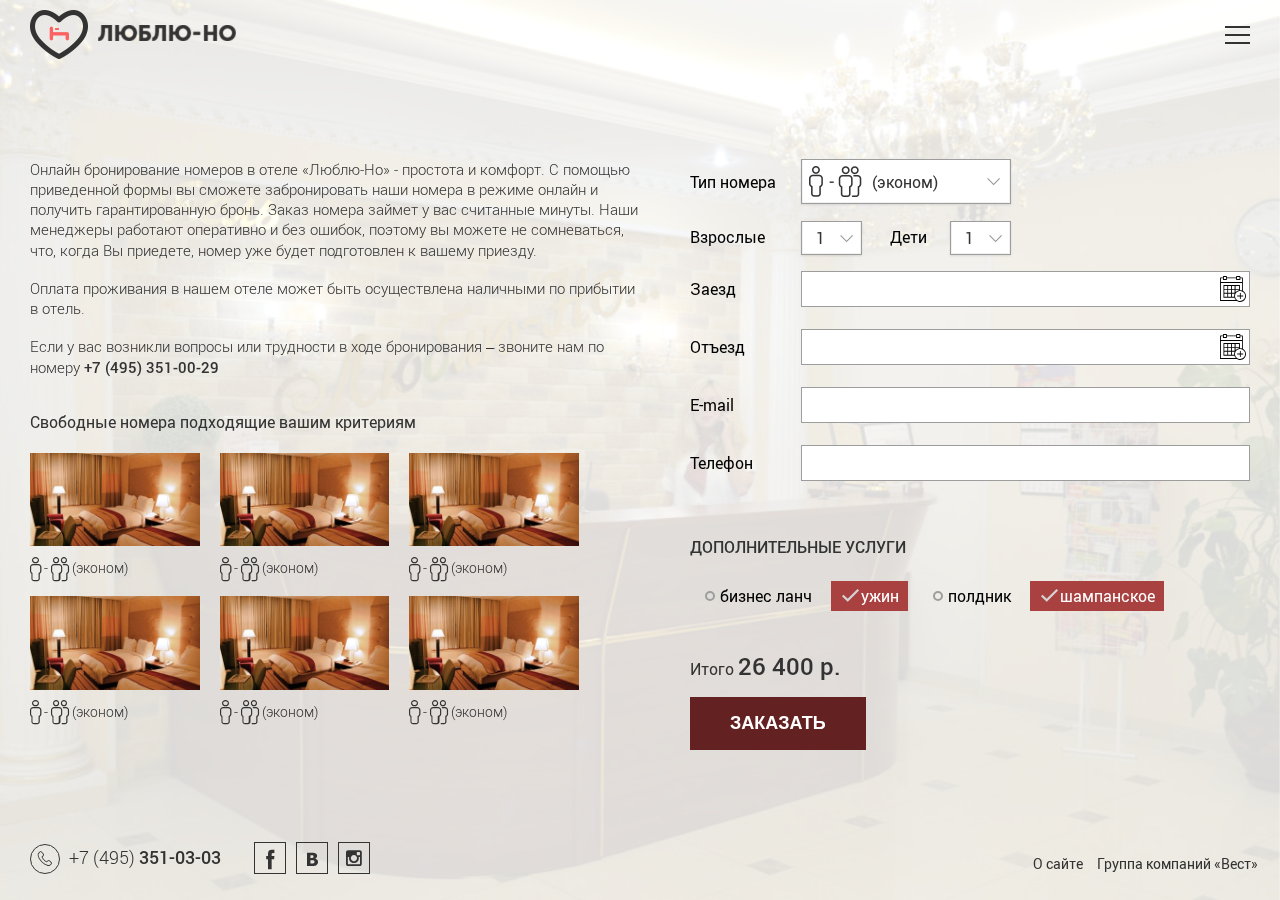
==== commit 88238b14: "added sticky header" ====
--- a/index.html
+++ b/index.html
@@ -21,302 +21,303 @@
 
 <!-- BEGIN CONTENT -->
 
-	<main class="content">
+	<main class="content content_table">
 	
-		<div class="content-bg-slider">
-			<div class="content-bg-slider__inner">
-				<div class="content-bg-slider__body js-bg-slider">
-					<div class="content-bg-slider__slide" style="background-image: url(img/bg-slider__slide-1.jpg)"></div>
-					<div class="content-bg-slider__slide" style="background-image: url(img/bg-slider__slide-2.jpg)"></div>
-				</div>
-				<div class="content-bg-slider__overlay"></div>
+		<div class="content__inner">
+			<div class="content-bg-slider">
+				<div class="content-bg-slider__inner">
+					<div class="content-bg-slider__body js-bg-slider">
+						<div class="content-bg-slider__slide" style="background-image: url(img/bg-slider__slide-1.jpg)"></div>
+						<div class="content-bg-slider__slide" style="background-image: url(img/bg-slider__slide-2.jpg)"></div>
+					</div>
+					<div class="content-bg-slider__overlay"></div>
+				</div>
 			</div>
-		</div>
-
-		<div class="content-box">
-			<div class="wrapper">
-				
-				<div class="order-box">
+
+			<div class="content-box">
+				<div class="wrapper">
 					
-					<div class="order-box__col">
-						<div class="order-box__info-wrap">
-							<p>
-								Онлайн бронирование номеров в отеле «Люблю-Но» - простота и комфорт. С помощью приведенной формы вы сможете забронировать наши номера в режиме онлайн и получить гарантированную бронь. Заказ номера займет у вас считанные минуты. Наши менеджеры работают оперативно и без ошибок, поэтому вы можете не сомневаться, что, когда Вы приедете, номер уже будет подготовлен к вашему приезду.
-							</p> 
+					<div class="order-box">
+						
+						<div class="order-box__col">
+							<div class="order-box__info-wrap">
+								<p>
+									Онлайн бронирование номеров в отеле «Люблю-Но» - простота и комфорт. С помощью приведенной формы вы сможете забронировать наши номера в режиме онлайн и получить гарантированную бронь. Заказ номера займет у вас считанные минуты. Наши менеджеры работают оперативно и без ошибок, поэтому вы можете не сомневаться, что, когда Вы приедете, номер уже будет подготовлен к вашему приезду.
+								</p> 
+								
+								<p>
+									Оплата проживания в нашем отеле может быть осуществлена наличными по прибытии в отель.
+								</p>
+
+								<p>
+									Если у вас возникли вопросы или трудности в ходе бронирования – звоните нам по номеру <a href="te:+74953510029" class="link">+7 (495) 351-00-29</a>
+								</p>
+							</div>
+
+							<div class="order-box__gallery-wrap">
+
+								<div class="gallery">
+
+									<div class="gallery__header">
+										<h2 class="gallery__title">Свободные номера подходящие вашим критериям</h2>
+									</div>
+									<div class="gallery__body">
+
+										<div class="gallery__col">
+											<div class="gallery__item">
+												<a href="img/gallery__item-img-wrap-1.jpg" class="gallery__item-img-wrap js-gallery-item-img" rel="gallery1" title="эконом">
+													<span style="background-image: url(img/gallery__item-img-1.jpg)" class="gallery__item-img"></span>
+													<span class="gallery__item-img-overlay">
+														<i class="icon-zoom"></i>
+													</span>
+												</a>
+												<p class="gallery__item-info">
+													<span class="icon-people_1"></span>
+													-
+													<span class="icon-people_2"></span>
+													(эконом)
+												</p>
+											</div>
+										</div>
+
+										<div class="gallery__col">
+											<div class="gallery__item">
+												<a href="img/gallery__item-img-wrap-1.jpg" class="gallery__item-img-wrap js-gallery-item-img" rel="gallery1" title="эконом">
+													<span style="background-image: url(img/gallery__item-img-1.jpg)" class="gallery__item-img"></span>
+													<span class="gallery__item-img-overlay">
+														<i class="icon-zoom"></i>
+													</span>
+												</a>
+												<p class="gallery__item-info">
+													<span class="icon-people_1"></span>
+													-
+													<span class="icon-people_2"></span>
+													(эконом)
+												</p>
+											</div>
+										</div>
+
+										<div class="gallery__col">
+											<div class="gallery__item">
+												<a href="img/gallery__item-img-wrap-1.jpg" class="gallery__item-img-wrap js-gallery-item-img" rel="gallery1" title="эконом">
+													<span style="background-image: url(img/gallery__item-img-1.jpg)" class="gallery__item-img"></span>
+													<span class="gallery__item-img-overlay">
+														<i class="icon-zoom"></i>
+													</span>
+												</a>
+												<p class="gallery__item-info">
+													<span class="icon-people_1"></span>
+													-
+													<span class="icon-people_2"></span>
+													(эконом)
+												</p>
+											</div>
+										</div>
+
+										<div class="gallery__col">
+											<div class="gallery__item">
+												<a href="img/gallery__item-img-wrap-1.jpg" class="gallery__item-img-wrap js-gallery-item-img" rel="gallery1" title="эконом">
+													<span style="background-image: url(img/gallery__item-img-1.jpg)" class="gallery__item-img"></span>
+													<span class="gallery__item-img-overlay">
+														<i class="icon-zoom"></i>
+													</span>
+												</a>
+												<p class="gallery__item-info">
+													<span class="icon-people_1"></span>
+													-
+													<span class="icon-people_2"></span>
+													(эконом)
+												</p>
+											</div>
+										</div>
+
+										<div class="gallery__col">
+											<div class="gallery__item">
+												<a href="img/gallery__item-img-wrap-1.jpg" class="gallery__item-img-wrap js-gallery-item-img" rel="gallery1" title="эконом">
+													<span style="background-image: url(img/gallery__item-img-1.jpg)" class="gallery__item-img"></span>
+													<span class="gallery__item-img-overlay">
+														<i class="icon-zoom"></i>
+													</span>
+												</a>
+												<p class="gallery__item-info">
+													<span class="icon-people_1"></span>
+													-
+													<span class="icon-people_2"></span>
+													(эконом)
+												</p>
+											</div>
+										</div>
+
+										<div class="gallery__col">
+											<div class="gallery__item">
+												<a href="img/gallery__item-img-wrap-1.jpg" class="gallery__item-img-wrap js-gallery-item-img" rel="gallery1" title="эконом">
+													<span style="background-image: url(img/gallery__item-img-1.jpg)" class="gallery__item-img"></span>
+													<span class="gallery__item-img-overlay">
+														<i class="icon-zoom"></i>
+													</span>
+												</a>
+												<p class="gallery__item-info">
+													<span class="icon-people_1"></span>
+													-
+													<span class="icon-people_2"></span>
+													(эконом)
+												</p>
+											</div>
+										</div>
+
+									</div>
+
+								</div><!-- /.gallery -->
+
+							</div>
+						</div>
+
+						<div class="order-box__col">
 							
-							<p>
-								Оплата проживания в нашем отеле может быть осуществлена наличными по прибытии в отель.
-							</p>
-
-							<p>
-								Если у вас возникли вопросы или трудности в ходе бронирования – звоните нам по номеру <a href="te:+74953510029" class="link">+7 (495) 351-00-29</a>
-							</p>
+							<form action="" class="order-form">
+								
+								<div class="order-form__input-box">
+									<div class="order-form__row">
+										<div class="input-grp">
+											<label for="order-form-room-select" class="input-grp__label input-grp__label_alt-lh">Тип номера</label>
+											<div class="input-grp__input-wrap input-grp__input-wrap_select">
+												<select id="order-form-room-select" class="input-grp__select styled">
+													<option value="1" class="input-grp__option">(эконом)</option>
+													<option value="2" class="input-grp__option">(полулюкс)</option>
+													<option value="3" class="input-grp__option">(люкс)</option>
+												</select>
+											</div>
+										</div>
+									</div>
+
+									<div class="order-form__row">
+										
+										<div class="order-form__select-col">
+											<div class="input-grp">
+												<label for="order-form-adult-number" class="input-grp__label input-grp__label_alt-lh2">Взрослые</label>
+												<div class="input-grp__input-wrap input-grp__input-wrap_small-select">
+													<select id="order-form-adult-number" class="input-grp__select styled">
+														<option value="1" class="input-grp__option">1</option>
+														<option value="2" class="input-grp__option">2</option>
+														<option value="3" class="input-grp__option">3</option>
+														<option value="4" class="input-grp__option">4</option>
+														<option value="5" class="input-grp__option">5</option>
+														<option value="6" class="input-grp__option">6</option>
+														<option value="7" class="input-grp__option">7</option>
+														<option value="8" class="input-grp__option">8</option>
+														<option value="9" class="input-grp__option">9</option>
+														<option value="10" class="input-grp__option">10</option>
+													</select>
+												</div>
+											</div>
+										</div>
+
+										<div class="order-form__select-col">
+
+											<div class="input-grp">
+												<label for="order-form-kids-number" class="input-grp__label input-grp__label_width-60 input-grp__label_alt-lh2">Дети</label>
+												<div class="input-grp__input-wrap input-grp__input-wrap_small-select">
+													<select id="order-form-kids-number" class="input-grp__select styled">
+														<option value="1" class="input-grp__option">1</option>
+														<option value="2" class="input-grp__option">2</option>
+														<option value="3" class="input-grp__option">3</option>
+													</select>
+												</div>
+											</div>
+										</div>
+									</div>
+
+									<div class="order-form__row order-form__row_alt">
+
+										<div class="order-form__date-col">
+											<div class="input-grp">
+												<label for="order-form-checkin" class="input-grp__label">Заезд</label>
+												<div class="input-grp__input-wrap">
+													<input type="text" id="order-form-checkin" class="input-grp__input input-grp__input_date js-input-grp__date">
+													<label for="order-form-checkin" class="input-grp__date-icon"><span class="icon-date"></label>
+												</div>
+											</div>
+										</div>
+
+										<div class="order-form__date-col">
+											<div class="input-grp">
+												<label for="order-form-checkout" class="input-grp__label input-grp__label_padding-left">Отъезд</label>
+												<div class="input-grp__input-wrap">
+													<input type="text" id="order-form-checkout" class="input-grp__input input-grp__input_date js-input-grp__date">
+													<label for="order-form-checkout" class="input-grp__date-icon"><span class="icon-date"></span></label>
+												</div>
+											</div>
+										</div>
+									</div>
+
+									<div class="order-form__row order-form__row_alt">
+										<div class="input-grp">
+											<label for="order-form-email" class="input-grp__label">E-mail</label>
+											<div class="input-grp__input-wrap">
+												<input type="email" id="order-form-email" class="input-grp__input">
+											</div>
+										</div>
+									</div>
+
+									<div class="order-form__row">
+										<div class="input-grp">
+											<label for="order-form-phone" class="input-grp__label">Телефон</label>
+											<div class="input-grp__input-wrap">
+												<input type="tel" id="order-form-phone" class="input-grp__input">
+											</div>
+										</div>
+									</div>
+								</div>
+
+								<div class="order-form__options-box">
+									<h2 class="order-form__option-title">Дополнительные услуги</h2>
+									<ul class="order-form__options-list">
+
+										<li class="order-form__options-list-item">
+											<div class="checkbox">
+												<input type="checkbox" id="order-chck-1" class="checkbox__input">
+												<label for="order-chck-1" class="checkbox__label">Бизнес ланч</label>
+											</div>
+										</li>
+
+										<li class="order-form__options-list-item">
+											<div class="checkbox">
+												<input type="checkbox" id="order-chck-2" class="checkbox__input" checked>
+												<label for="order-chck-2" class="checkbox__label">Ужин</label>
+											</div>
+										</li>
+
+										<li class="order-form__options-list-item">
+											<div class="checkbox">
+												<input type="checkbox" id="order-chck-3" class="checkbox__input">
+												<label for="order-chck-3" class="checkbox__label">Полдник</label>
+											</div>
+										</li>
+
+										<li class="order-form__options-list-item">
+											<div class="checkbox">
+												<input type="checkbox" id="order-chck-4" class="checkbox__input" checked>
+												<label for="order-chck-4" class="checkbox__label">Шампанское</label>
+											</div>
+										</li>
+
+									</ul>
+								</div>
+
+								<div class="order-form__submit-box">
+									<p class="order-form__price">
+										Итого
+										<span>26 400 р.</span>
+									</p>
+
+									<input type="submit" class="order-form__submit" value="Заказать">
+								</div>
+
+							</form>
 						</div>
-
-						<div class="order-box__gallery-wrap">
-
-							<div class="gallery">
-
-								<div class="gallery__header">
-									<h2 class="gallery__title">Свободные номера подходящие вашим критериям</h2>
-								</div>
-								<div class="gallery__body">
-
-									<div class="gallery__col">
-										<div class="gallery__item">
-											<a href="img/gallery__item-img-wrap-1.jpg" class="gallery__item-img-wrap js-gallery-item-img" rel="gallery1" title="эконом">
-												<span style="background-image: url(img/gallery__item-img-1.jpg)" class="gallery__item-img"></span>
-												<span class="gallery__item-img-overlay">
-													<i class="icon-zoom"></i>
-												</span>
-											</a>
-											<p class="gallery__item-info">
-												<span class="icon-people_1"></span>
-												-
-												<span class="icon-people_2"></span>
-												(эконом)
-											</p>
-										</div>
-									</div>
-
-									<div class="gallery__col">
-										<div class="gallery__item">
-											<a href="img/gallery__item-img-wrap-1.jpg" class="gallery__item-img-wrap js-gallery-item-img" rel="gallery1" title="эконом">
-												<span style="background-image: url(img/gallery__item-img-1.jpg)" class="gallery__item-img"></span>
-												<span class="gallery__item-img-overlay">
-													<i class="icon-zoom"></i>
-												</span>
-											</a>
-											<p class="gallery__item-info">
-												<span class="icon-people_1"></span>
-												-
-												<span class="icon-people_2"></span>
-												(эконом)
-											</p>
-										</div>
-									</div>
-
-									<div class="gallery__col">
-										<div class="gallery__item">
-											<a href="img/gallery__item-img-wrap-1.jpg" class="gallery__item-img-wrap js-gallery-item-img" rel="gallery1" title="эконом">
-												<span style="background-image: url(img/gallery__item-img-1.jpg)" class="gallery__item-img"></span>
-												<span class="gallery__item-img-overlay">
-													<i class="icon-zoom"></i>
-												</span>
-											</a>
-											<p class="gallery__item-info">
-												<span class="icon-people_1"></span>
-												-
-												<span class="icon-people_2"></span>
-												(эконом)
-											</p>
-										</div>
-									</div>
-
-									<div class="gallery__col">
-										<div class="gallery__item">
-											<a href="img/gallery__item-img-wrap-1.jpg" class="gallery__item-img-wrap js-gallery-item-img" rel="gallery1" title="эконом">
-												<span style="background-image: url(img/gallery__item-img-1.jpg)" class="gallery__item-img"></span>
-												<span class="gallery__item-img-overlay">
-													<i class="icon-zoom"></i>
-												</span>
-											</a>
-											<p class="gallery__item-info">
-												<span class="icon-people_1"></span>
-												-
-												<span class="icon-people_2"></span>
-												(эконом)
-											</p>
-										</div>
-									</div>
-
-									<div class="gallery__col">
-										<div class="gallery__item">
-											<a href="img/gallery__item-img-wrap-1.jpg" class="gallery__item-img-wrap js-gallery-item-img" rel="gallery1" title="эконом">
-												<span style="background-image: url(img/gallery__item-img-1.jpg)" class="gallery__item-img"></span>
-												<span class="gallery__item-img-overlay">
-													<i class="icon-zoom"></i>
-												</span>
-											</a>
-											<p class="gallery__item-info">
-												<span class="icon-people_1"></span>
-												-
-												<span class="icon-people_2"></span>
-												(эконом)
-											</p>
-										</div>
-									</div>
-
-									<div class="gallery__col">
-										<div class="gallery__item">
-											<a href="img/gallery__item-img-wrap-1.jpg" class="gallery__item-img-wrap js-gallery-item-img" rel="gallery1" title="эконом">
-												<span style="background-image: url(img/gallery__item-img-1.jpg)" class="gallery__item-img"></span>
-												<span class="gallery__item-img-overlay">
-													<i class="icon-zoom"></i>
-												</span>
-											</a>
-											<p class="gallery__item-info">
-												<span class="icon-people_1"></span>
-												-
-												<span class="icon-people_2"></span>
-												(эконом)
-											</p>
-										</div>
-									</div>
-
-								</div>
-
-							</div><!-- /.gallery -->
-
-						</div>
-					</div>
-
-					<div class="order-box__col">
 						
-						<form action="" class="order-form">
-							
-							<div class="order-form__input-box">
-								<div class="order-form__row">
-									<div class="input-grp">
-										<label for="order-form-room-select" class="input-grp__label input-grp__label_alt-lh">Тип номера</label>
-										<div class="input-grp__input-wrap input-grp__input-wrap_select">
-											<select id="order-form-room-select" class="input-grp__select styled">
-												<option value="1" class="input-grp__option">(эконом)</option>
-												<option value="2" class="input-grp__option">(полулюкс)</option>
-												<option value="3" class="input-grp__option">(люкс)</option>
-											</select>
-										</div>
-									</div>
-								</div>
-
-								<div class="order-form__row">
-									
-									<div class="order-form__select-col">
-										<div class="input-grp">
-											<label for="order-form-adult-number" class="input-grp__label input-grp__label_alt-lh2">Взрослые</label>
-											<div class="input-grp__input-wrap input-grp__input-wrap_small-select">
-												<select id="order-form-adult-number" class="input-grp__select styled">
-													<option value="1" class="input-grp__option">1</option>
-													<option value="2" class="input-grp__option">2</option>
-													<option value="3" class="input-grp__option">3</option>
-													<option value="4" class="input-grp__option">4</option>
-													<option value="5" class="input-grp__option">5</option>
-													<option value="6" class="input-grp__option">6</option>
-													<option value="7" class="input-grp__option">7</option>
-													<option value="8" class="input-grp__option">8</option>
-													<option value="9" class="input-grp__option">9</option>
-													<option value="10" class="input-grp__option">10</option>
-												</select>
-											</div>
-										</div>
-									</div>
-
-									<div class="order-form__select-col">
-
-										<div class="input-grp">
-											<label for="order-form-kids-number" class="input-grp__label input-grp__label_width-60 input-grp__label_alt-lh2">Дети</label>
-											<div class="input-grp__input-wrap input-grp__input-wrap_small-select">
-												<select id="order-form-kids-number" class="input-grp__select styled">
-													<option value="1" class="input-grp__option">1</option>
-													<option value="2" class="input-grp__option">2</option>
-													<option value="3" class="input-grp__option">3</option>
-												</select>
-											</div>
-										</div>
-									</div>
-								</div>
-
-								<div class="order-form__row order-form__row_alt">
-
-									<div class="order-form__date-col">
-										<div class="input-grp">
-											<label for="order-form-checkin" class="input-grp__label">Заезд</label>
-											<div class="input-grp__input-wrap">
-												<input type="text" id="order-form-checkin" class="input-grp__input input-grp__input_date js-input-grp__date">
-												<label for="order-form-checkin" class="input-grp__date-icon"><span class="icon-date"></label>
-											</div>
-										</div>
-									</div>
-
-									<div class="order-form__date-col">
-										<div class="input-grp">
-											<label for="order-form-checkout" class="input-grp__label input-grp__label_padding-left">Отъезд</label>
-											<div class="input-grp__input-wrap">
-												<input type="text" id="order-form-checkout" class="input-grp__input input-grp__input_date js-input-grp__date">
-												<label for="order-form-checkout" class="input-grp__date-icon"><span class="icon-date"></span></label>
-											</div>
-										</div>
-									</div>
-								</div>
-
-								<div class="order-form__row order-form__row_alt">
-									<div class="input-grp">
-										<label for="order-form-email" class="input-grp__label">E-mail</label>
-										<div class="input-grp__input-wrap">
-											<input type="email" id="order-form-email" class="input-grp__input">
-										</div>
-									</div>
-								</div>
-
-								<div class="order-form__row">
-									<div class="input-grp">
-										<label for="order-form-phone" class="input-grp__label">Телефон</label>
-										<div class="input-grp__input-wrap">
-											<input type="tel" id="order-form-phone" class="input-grp__input">
-										</div>
-									</div>
-								</div>
-							</div>
-
-							<div class="order-form__options-box">
-								<h2 class="order-form__option-title">Дополнительные услуги</h2>
-								<ul class="order-form__options-list">
-
-									<li class="order-form__options-list-item">
-										<div class="checkbox">
-											<input type="checkbox" id="order-chck-1" class="checkbox__input">
-											<label for="order-chck-1" class="checkbox__label">Бизнес ланч</label>
-										</div>
-									</li>
-
-									<li class="order-form__options-list-item">
-										<div class="checkbox">
-											<input type="checkbox" id="order-chck-2" class="checkbox__input" checked>
-											<label for="order-chck-2" class="checkbox__label">Ужин</label>
-										</div>
-									</li>
-
-									<li class="order-form__options-list-item">
-										<div class="checkbox">
-											<input type="checkbox" id="order-chck-3" class="checkbox__input">
-											<label for="order-chck-3" class="checkbox__label">Полдник</label>
-										</div>
-									</li>
-
-									<li class="order-form__options-list-item">
-										<div class="checkbox">
-											<input type="checkbox" id="order-chck-4" class="checkbox__input" checked>
-											<label for="order-chck-4" class="checkbox__label">Шампанское</label>
-										</div>
-									</li>
-
-								</ul>
-							</div>
-
-							<div class="order-form__submit-box">
-								<p class="order-form__price">
-									Итого
-									<span>26 400 р.</span>
-								</p>
-
-								<input type="submit" class="order-form__submit" value="Заказать">
-							</div>
-
-						</form>
-					</div>
-					
-				</div><!-- /.order-box -->
-
+					</div><!-- /.order-box -->
+				</div>
 			</div>
 		</div>
 		
@@ -326,7 +327,7 @@
 
 <!-- BEGIN HEADER -->
 
-	<header>
+	<header id="header">
 		<div class="wrapper">
 			<div class="header">
 
--- a/css/style.css
+++ b/css/style.css
@@ -248,11 +248,24 @@
 header {
   width: 100%;
   min-width: 320px;
+  padding: 20px 0;
   text-align: left;
-  position: absolute;
+  position: fixed;
   left: 0px;
   top: 0px;
   z-index: 1100;
+}
+
+@media (max-width: 1300px) {
+  header {
+    padding: 10px 0;
+  }
+}
+
+#header.sticky {
+  padding: 10px 0;
+  background: #edeae3;
+  border-bottom: 1px solid #333;
 }
 
 /*
@@ -264,6 +277,18 @@
   width: 100%;
   min-width: 320px;
   text-align: left;
+}
+
+.content_table {
+  display: table;
+  height: 100vh;
+  width: 100%;
+}
+
+.content__inner {
+  display: table-cell;
+  height: 100%;
+  vertical-align: middle;
 }
 
 /*
@@ -518,7 +543,6 @@
   display: table;
   width: 100%;
   table-layout: fixed;
-  padding: 20px 0;
 }
 
 .header__logo-wrap {
@@ -773,6 +797,7 @@
 
 .navbar__hide-btn-wrap {
   display: none;
+  margin-top: 5px;
   margin-bottom: 10px;
 }
 
@@ -789,6 +814,13 @@
 @media (max-width: 1300px) {
   .navbar__hide-btn-wrap {
     display: block;
+    margin-right: 20px;
+  }
+}
+
+@media (max-width: 600px) {
+  .navbar__hide-btn-wrap {
+    margin-right: 0;
   }
 }
 
@@ -1136,6 +1168,12 @@
   margin-bottom: 56px;
 }
 
+@media (max-width: 768px) {
+  .order-form__input-box {
+    margin-bottom: 25px;
+  }
+}
+
 .order-form__row {
   margin-bottom: 16px;
 }
@@ -1175,6 +1213,22 @@
   }
 }
 
+.order-form__options-box {
+  margin-bottom: 40px;
+}
+
+@media (max-width: 768px) {
+  .order-form__options-box {
+    margin-bottom: 25px;
+  }
+}
+
+@media (max-width: 1000px) {
+  .order-form__submit-box {
+    padding-bottom: 15px;
+  }
+}
+
 .order-form__date-col {
   float: left;
   width: 50%;
@@ -1188,10 +1242,6 @@
   .order-form__date-col:last-child {
     margin-bottom: 0;
   }
-}
-
-.order-form__options-box {
-  margin-bottom: 40px;
 }
 
 .order-form__option-title {
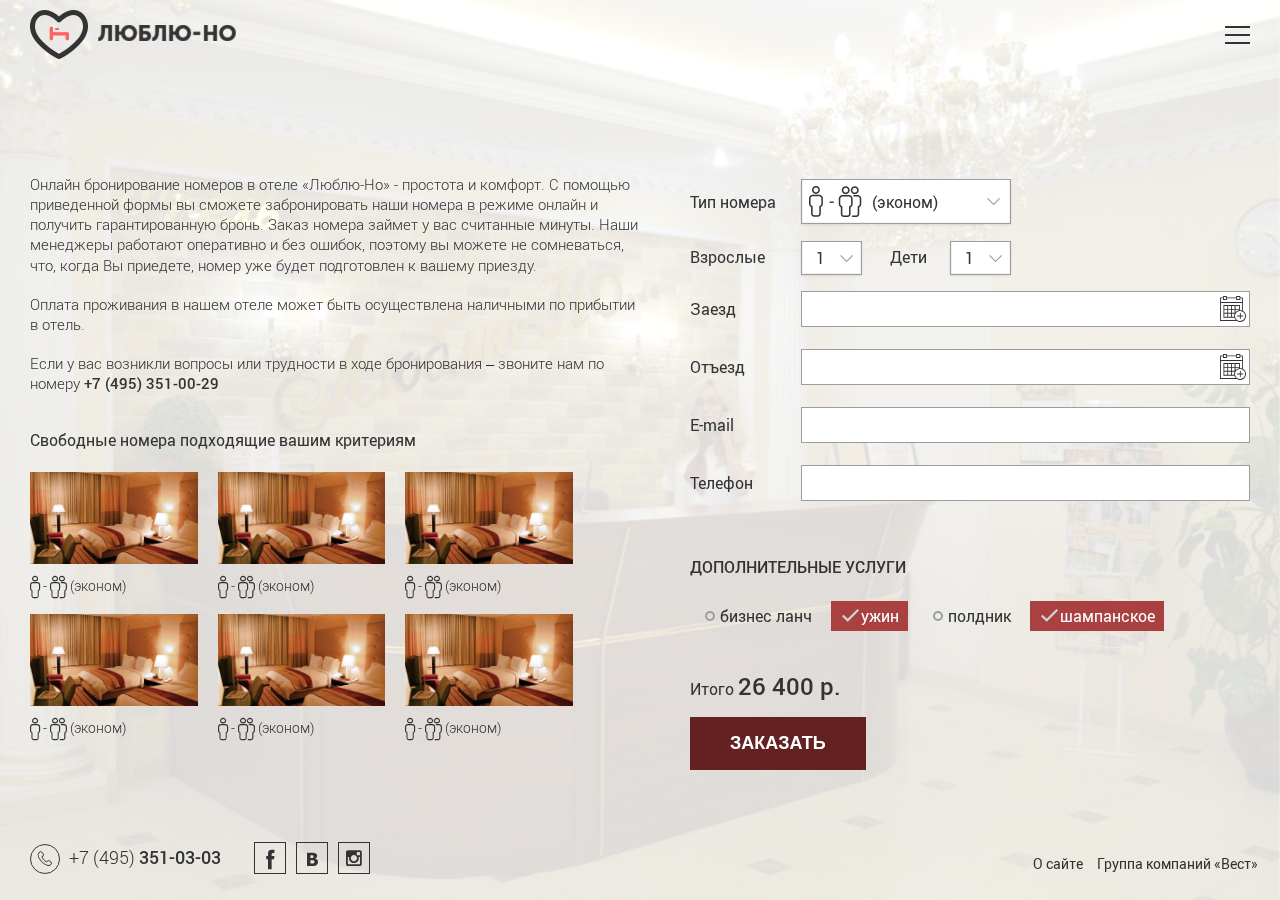
==== commit beb9e30d: "release version" ====
--- a/index.html
+++ b/index.html
@@ -65,92 +65,92 @@
 
 										<div class="gallery__col">
 											<div class="gallery__item">
-												<a href="img/gallery__item-img-wrap-1.jpg" class="gallery__item-img-wrap js-gallery-item-img" rel="gallery1" title="эконом">
-													<span style="background-image: url(img/gallery__item-img-1.jpg)" class="gallery__item-img"></span>
-													<span class="gallery__item-img-overlay">
-														<i class="icon-zoom"></i>
-													</span>
-												</a>
-												<p class="gallery__item-info">
-													<span class="icon-people_1"></span>
-													-
-													<span class="icon-people_2"></span>
-													(эконом)
-												</p>
-											</div>
-										</div>
-
-										<div class="gallery__col">
-											<div class="gallery__item">
-												<a href="img/gallery__item-img-wrap-1.jpg" class="gallery__item-img-wrap js-gallery-item-img" rel="gallery1" title="эконом">
-													<span style="background-image: url(img/gallery__item-img-1.jpg)" class="gallery__item-img"></span>
-													<span class="gallery__item-img-overlay">
-														<i class="icon-zoom"></i>
-													</span>
-												</a>
-												<p class="gallery__item-info">
-													<span class="icon-people_1"></span>
-													-
-													<span class="icon-people_2"></span>
-													(эконом)
-												</p>
-											</div>
-										</div>
-
-										<div class="gallery__col">
-											<div class="gallery__item">
-												<a href="img/gallery__item-img-wrap-1.jpg" class="gallery__item-img-wrap js-gallery-item-img" rel="gallery1" title="эконом">
-													<span style="background-image: url(img/gallery__item-img-1.jpg)" class="gallery__item-img"></span>
-													<span class="gallery__item-img-overlay">
-														<i class="icon-zoom"></i>
-													</span>
-												</a>
-												<p class="gallery__item-info">
-													<span class="icon-people_1"></span>
-													-
-													<span class="icon-people_2"></span>
-													(эконом)
-												</p>
-											</div>
-										</div>
-
-										<div class="gallery__col">
-											<div class="gallery__item">
-												<a href="img/gallery__item-img-wrap-1.jpg" class="gallery__item-img-wrap js-gallery-item-img" rel="gallery1" title="эконом">
-													<span style="background-image: url(img/gallery__item-img-1.jpg)" class="gallery__item-img"></span>
-													<span class="gallery__item-img-overlay">
-														<i class="icon-zoom"></i>
-													</span>
-												</a>
-												<p class="gallery__item-info">
-													<span class="icon-people_1"></span>
-													-
-													<span class="icon-people_2"></span>
-													(эконом)
-												</p>
-											</div>
-										</div>
-
-										<div class="gallery__col">
-											<div class="gallery__item">
-												<a href="img/gallery__item-img-wrap-1.jpg" class="gallery__item-img-wrap js-gallery-item-img" rel="gallery1" title="эконом">
-													<span style="background-image: url(img/gallery__item-img-1.jpg)" class="gallery__item-img"></span>
-													<span class="gallery__item-img-overlay">
-														<i class="icon-zoom"></i>
-													</span>
-												</a>
-												<p class="gallery__item-info">
-													<span class="icon-people_1"></span>
-													-
-													<span class="icon-people_2"></span>
-													(эконом)
-												</p>
-											</div>
-										</div>
-
-										<div class="gallery__col">
-											<div class="gallery__item">
-												<a href="img/gallery__item-img-wrap-1.jpg" class="gallery__item-img-wrap js-gallery-item-img" rel="gallery1" title="эконом">
+												<a href="img/gallery__item-img-wrap-1.jpg" class="gallery__item-img-wrap js-gallery-item-img" data-fancybox-group="gallery1" title="эконом">
+													<span style="background-image: url(img/gallery__item-img-1.jpg)" class="gallery__item-img"></span>
+													<span class="gallery__item-img-overlay">
+														<i class="icon-zoom"></i>
+													</span>
+												</a>
+												<p class="gallery__item-info">
+													<span class="icon-people_1"></span>
+													-
+													<span class="icon-people_2"></span>
+													(эконом)
+												</p>
+											</div>
+										</div>
+
+										<div class="gallery__col">
+											<div class="gallery__item">
+												<a href="img/gallery__item-img-wrap-1.jpg" class="gallery__item-img-wrap js-gallery-item-img" data-fancybox-group="gallery1" title="эконом">
+													<span style="background-image: url(img/gallery__item-img-1.jpg)" class="gallery__item-img"></span>
+													<span class="gallery__item-img-overlay">
+														<i class="icon-zoom"></i>
+													</span>
+												</a>
+												<p class="gallery__item-info">
+													<span class="icon-people_1"></span>
+													-
+													<span class="icon-people_2"></span>
+													(эконом)
+												</p>
+											</div>
+										</div>
+
+										<div class="gallery__col">
+											<div class="gallery__item">
+												<a href="img/gallery__item-img-wrap-1.jpg" class="gallery__item-img-wrap js-gallery-item-img" data-fancybox-group="gallery1" title="эконом">
+													<span style="background-image: url(img/gallery__item-img-1.jpg)" class="gallery__item-img"></span>
+													<span class="gallery__item-img-overlay">
+														<i class="icon-zoom"></i>
+													</span>
+												</a>
+												<p class="gallery__item-info">
+													<span class="icon-people_1"></span>
+													-
+													<span class="icon-people_2"></span>
+													(эконом)
+												</p>
+											</div>
+										</div>
+
+										<div class="gallery__col">
+											<div class="gallery__item">
+												<a href="img/gallery__item-img-wrap-1.jpg" class="gallery__item-img-wrap js-gallery-item-img" data-fancybox-group="gallery1" title="эконом">
+													<span style="background-image: url(img/gallery__item-img-1.jpg)" class="gallery__item-img"></span>
+													<span class="gallery__item-img-overlay">
+														<i class="icon-zoom"></i>
+													</span>
+												</a>
+												<p class="gallery__item-info">
+													<span class="icon-people_1"></span>
+													-
+													<span class="icon-people_2"></span>
+													(эконом)
+												</p>
+											</div>
+										</div>
+
+										<div class="gallery__col">
+											<div class="gallery__item">
+												<a href="img/gallery__item-img-wrap-1.jpg" class="gallery__item-img-wrap js-gallery-item-img" data-fancybox-group="gallery1" title="эконом">
+													<span style="background-image: url(img/gallery__item-img-1.jpg)" class="gallery__item-img"></span>
+													<span class="gallery__item-img-overlay">
+														<i class="icon-zoom"></i>
+													</span>
+												</a>
+												<p class="gallery__item-info">
+													<span class="icon-people_1"></span>
+													-
+													<span class="icon-people_2"></span>
+													(эконом)
+												</p>
+											</div>
+										</div>
+
+										<div class="gallery__col">
+											<div class="gallery__item">
+												<a href="img/gallery__item-img-wrap-1.jpg" class="gallery__item-img-wrap js-gallery-item-img" data-fancybox-group="gallery1" title="эконом">
 													<span style="background-image: url(img/gallery__item-img-1.jpg)" class="gallery__item-img"></span>
 													<span class="gallery__item-img-overlay">
 														<i class="icon-zoom"></i>
@@ -174,7 +174,7 @@
 
 						<div class="order-box__col">
 							
-							<form action="" class="order-form">
+							<form class="order-form">
 								
 								<div class="order-form__input-box">
 									<div class="order-form__row">
@@ -234,7 +234,7 @@
 												<label for="order-form-checkin" class="input-grp__label">Заезд</label>
 												<div class="input-grp__input-wrap">
 													<input type="text" id="order-form-checkin" class="input-grp__input input-grp__input_date js-input-grp__date">
-													<label for="order-form-checkin" class="input-grp__date-icon"><span class="icon-date"></label>
+													<label for="order-form-checkin" class="input-grp__date-icon"><span class="icon-date"></span></label>
 												</div>
 											</div>
 										</div>
--- a/css/style.css
+++ b/css/style.css
@@ -1,1786 +1,334 @@
-/*
-================================================================================
-|                                     reset                                     |
-================================================================================
-*/
-body {
-  margin: 0px;
-  padding: 0px;
-  font-family: Tahoma, Arial, sans-serif;
-  background-color: #FFFFFF;
-  height: 100%;
-  position: relative;
-  font-size: 13px !important;
-  -webkit-font-smoothing: antialiased;
-  -moz-osx-font-smoothing: grayscale;
-}
-
+/*================================================================================| reset |================================================================================*/
+body{margin:0px;padding:0px;font-family:Tahoma, Arial, sans-serif;background-color:#FFFFFF;height:100%;position:relative;font-size:13px !important;-webkit-font-smoothing:antialiased;-moz-osx-font-smoothing:grayscale;}
 /*MAIN*/
-html, body, div, span, applet, object, iframe, h1, h2, h3, h4, h5, h6, p, blockquote, pre, a, abbr, acronym, address, big, cite, code,
-del, dfn, em, img, ins, kbd, q, s, samp, small, strike, strong, sub, sup, tt, var, b, u, i, center, dl, dt, dd, ol, ul, li, fieldset,
-form, label, legend, table, caption, tbody, tfoot, thead, tr, th, td, article, aside, canvas, details, embed, figure, figcaption, footer,
-header, hgroup, menu, nav, output, ruby, section, summary, time, mark, audio, video {
-  margin: 0;
-  padding: 0;
-  border: 0;
-  font-size: 100%;
-}
-
+html, body, div, span, applet, object, iframe, h1, h2, h3, h4, h5, h6, p, blockquote, pre, a, abbr, acronym, address, big, cite, code,del, dfn, em, img, ins, kbd, q, s, samp, small, strike, strong, sub, sup, tt, var, b, u, i, center, dl, dt, dd, ol, ul, li, fieldset,form, label, legend, table, caption, tbody, tfoot, thead, tr, th, td, article, aside, canvas, details, embed, figure, figcaption, footer,header, hgroup, menu, nav, output, ruby, section, summary, time, mark, audio, video{margin:0;padding:0;border:0;font-size:100%;}
 /* HTML5 display-role reset for older browsers */
-article, aside, details, figcaption, figure, footer, header, hgroup, menu, nav, section, main {
-  display: block;
-}
-
-body {
-  line-height: 1;
-}
-
-blockquote, q {
-  quotes: none;
-}
-
-blockquote:before, blockquote:after, q:before, q:after {
-  content: '';
-  content: none;
-}
-
-table {
-  border-collapse: collapse;
-  border-width: 0px;
-  padding: 0px;
-  margin: 0px;
-}
-
-html {
-  height: 100%;
-  -webkit-text-size-adjust: none;
-  -ms-text-size-adjust: none;
-}
-
-input, textarea {
-  color: #333;
-  outline: none;
-  border-radius: 0;
-  -moz-border-radius: 0;
-  -webkit-border-radius: 0;
-  -webkit-appearance: none;
-}
-
-input[type="button"], input[type="submit"], button {
-  cursor: pointer;
-}
-
-td {
-  margin: 0px;
-  padding: 0px;
-}
-
-form {
-  padding: 0px;
-  margin: 0px;
-}
-
-a {
-  color: #000100;
-  -moz-transition: all 0.2s linear;
-  -o-transition: all 0.2s linear;
-  -ms-transition: all 0.2s linear;
-  -webkit-transition: all 0.2s linear;
-  transition: all 0.2s linear;
-  text-decoration: none;
-  outline: none;
-  -webkit-tap-highlight-color: transparent;
-  -webkit-tap-highlight-color: transparent;
-}
-
-input[type=submit], input[type=button], button {
-  -webkit-appearance: none;
-  outline: none;
-}
-
-* {
-  -webkit-box-sizing: border-box;
-  -moz-box-sizing: border-box;
-  box-sizing: border-box;
-}
-
-*:before, *:after {
-  -webkit-box-sizing: border-box;
-  -moz-box-sizing: border-box;
-  box-sizing: border-box;
-}
-
-.clearfix:after,
-.wrapper:after {
-  content: ".";
-  display: block;
-  height: 0;
-  clear: both;
-  visibility: hidden;
-}
-
-/*
-
-================================================================================
-|                                     MAIN STYLES                                     |
-================================================================================
-*/
-body {
-  color: main;
-  font-family: "Roboto", Tahoma, Arial, sans-serif;
-}
-
-.main-wrapper {
-  padding: 0 0 0 0;
-  min-width: 320px;
-  position: relative;
-  overflow: hidden;
-  min-height: 100%;
-}
-
-.wrapper {
-  min-width: 320px;
-  max-width: 100%;
-  padding: 0 30px;
-  margin: 0 auto;
-  position: relative;
-}
-
-@media (max-width: 600px) {
-  .wrapper {
-    padding: 0 10px;
-  }
-}
-
+article, aside, details, figcaption, figure, footer, header, hgroup, menu, nav, section, main{display:block;}
+body{line-height:1;}
+blockquote, q{quotes:none;}
+blockquote:before, blockquote:after, q:before, q:after{content:'';content:none;}
+table{border-collapse:collapse;border-width:0px;padding:0px;margin:0px;}
+html{height:100%;-webkit-text-size-adjust:none;-ms-text-size-adjust:none;}
+input, textarea{color:#333;outline:none;border-radius:0;-moz-border-radius:0;-webkit-border-radius:0;-webkit-appearance:none;}
+input[type="button"], input[type="submit"], button{cursor:pointer;}
+td{margin:0px;padding:0px;}
+form{padding:0px;margin:0px;}
+a{color:#000100;-moz-transition:all 0.2s linear;-o-transition:all 0.2s linear;-ms-transition:all 0.2s linear;-webkit-transition:all 0.2s linear;transition:all 0.2s linear;text-decoration:none;outline:none;-webkit-tap-highlight-color:transparent;-webkit-tap-highlight-color:transparent;}
+input[type=submit], input[type=button], button{-webkit-appearance:none;outline:none;}
+*{-webkit-box-sizing:border-box;-moz-box-sizing:border-box;box-sizing:border-box;}
+*:before, *:after{-webkit-box-sizing:border-box;-moz-box-sizing:border-box;box-sizing:border-box;}
+.clearfix:after,.wrapper:after{content:".";display:block;height:0;clear:both;visibility:hidden;}
+/*================================================================================| MAIN STYLES |================================================================================*/
+body{color:#333;font-family:"Roboto", Tahoma, Arial, sans-serif;}
+.main-wrapper{padding:0 0 0 0;min-width:320px;position:relative;overflow:hidden;min-height:100%;}
+.wrapper{min-width:320px;max-width:100%;padding:0 30px;margin:0 auto;position:relative;}
+@media (max-width:600px){.wrapper{padding:0 10px;}
+}
 /* titles */
-p {
-  font-size: 1.154em;
-  line-height: 1.35em;
-  margin-bottom: 1.2em;
-  font-weight: 300;
-  color: #333;
-}
-
-h1 {
-  font-size: 2em;
-  line-height: 1.1em;
-  margin: 1em 0;
-  font-weight: 400;
-  color: #333;
-}
-
-h2 {
-  font-size: 1.8em;
-  line-height: 1.1em;
-  margin: 1em 0;
-  font-weight: 400;
-  color: #333;
-}
-
-h3 {
-  font-size: 1.6em;
-  line-height: 1.1em;
-  margin: 1em 0;
-  font-weight: 400;
-  color: #333;
-}
-
-h4, h5, h6 {
-  font-size: 1.4em;
-  line-height: 1.1em;
-  margin: 1em 0;
-  font-weight: 400;
-  color: #333;
-}
-
-a {
-  color: #333;
-  -webkit-transition: all, 0.3s, ease-in;
-  -moz-transition: all, 0.3s, ease-in;
-  -ms-transition: all, 0.3s, ease-in;
-  -o-transition: all, 0.3s, ease-in;
-  transition: all, 0.3s, ease-in;
-}
-
+p{font-size:1.154em;line-height:1.35em;margin-bottom:1.25em;font-weight:300;color:#333;}
+h1{font-size:2em;line-height:1.1em;margin:1em 0;font-weight:400;color:#333;}
+h2{font-size:1.8em;line-height:1.1em;margin:1em 0;font-weight:400;color:#333;}
+h3{font-size:1.6em;line-height:1.1em;margin:1em 0;font-weight:400;color:#333;}
+h4, h5, h6{font-size:1.4em;line-height:1.1em;margin:1em 0;font-weight:400;color:#333;}
+a{color:#333;-webkit-transition:all, 0.3s, ease-in;-moz-transition:all, 0.3s, ease-in;-ms-transition:all, 0.3s, ease-in;-o-transition:all, 0.3s, ease-in;transition:all, 0.3s, ease-in;}
 /* text position */
-.text-left {
-  text-align: left !important;
-}
-
-.text-center {
-  text-align: center !important;
-}
-
-.text-right {
-  text-align: right !important;
-}
-
-.nowrap {
-  white-space: nowrap !important;
-}
-
+.text-left{text-align:left !important;}
+.text-center{text-align:center !important;}
+.text-right{text-align:right !important;}
+.nowrap{white-space:nowrap !important;}
 /* loader */
-.loaded .main-wrapper {
-  visibility: hidden;
-}
-
-.icon-load {
-  background: url(../img/loader.gif) no-repeat left top;
-  width: 40px;
-  height: 40px;
-  position: fixed;
-  left: 50%;
-  top: 50%;
-  margin-left: -20px;
-  margin-left: -20px;
-  display: none;
-}
-
-.loaded .icon-load {
-  display: block;
-}
-
-/*
-================================================================================
-|                                     HEADER                                   |
-================================================================================
-*/
-header {
-  width: 100%;
-  min-width: 320px;
-  padding: 20px 0;
-  text-align: left;
-  position: fixed;
-  left: 0px;
-  top: 0px;
-  z-index: 1100;
-}
-
-@media (max-width: 1300px) {
-  header {
-    padding: 10px 0;
-  }
-}
-
-#header.sticky {
-  padding: 10px 0;
-  background: #edeae3;
-  border-bottom: 1px solid #333;
-}
-
-/*
-================================================================================
-|                                     CONTENT                                 |
-================================================================================
-*/
-.content {
-  width: 100%;
-  min-width: 320px;
-  text-align: left;
-}
-
-.content_table {
-  display: table;
-  height: 100vh;
-  width: 100%;
-}
-
-.content__inner {
-  display: table-cell;
-  height: 100%;
-  vertical-align: middle;
-}
-
-/*
-================================================================================
-|                                     FOOTER                                   |
-================================================================================
-*/
-footer {
-  text-align: left;
-  position: absolute;
-  left: 0px;
-  bottom: 0px;
-  width: 100%;
-  min-width: 320px;
-  z-index: 1000;
-}
-
-@font-face {
-  font-family: 'Roboto';
-  src: url("../fonts/Roboto Regular.eot");
-  src: url("../fonts/Roboto Regular.eot?#iefix") format("embedded-opentype"), url("../fonts/Roboto Regular.woff") format("woff"), url("../fonts/Roboto Regular.ttf") format("truetype"), url("../fonts/Roboto Regular.svg#Roboto Regular") format("svg");
-  font-weight: 400;
-  font-style: normal;
-  font-stretch: normal;
-  unicode-range: U+000D-FFFD;
-}
-
-@font-face {
-  font-family: 'Roboto';
-  src: url("../fonts/Roboto Bold.eot");
-  src: url("../fonts/Roboto Bold.eot?#iefix") format("embedded-opentype"), url("../fonts/Roboto Bold.woff") format("woff"), url("../fonts/Roboto Bold.ttf") format("truetype"), url("../fonts/Roboto Bold.svg#Roboto Bold") format("svg");
-  font-weight: 700;
-  font-style: normal;
-  font-stretch: normal;
-  unicode-range: U+000D-FFFD;
-}
-
-@font-face {
-  font-family: 'Roboto';
-  src: url("../fonts/Roboto Light.eot");
-  src: url("../fonts/Roboto Light.eot?#iefix") format("embedded-opentype"), url("../fonts/Roboto Light.woff") format("woff"), url("../fonts/Roboto Light.ttf") format("truetype"), url("../fonts/Roboto Light.svg#Roboto Light") format("svg");
-  font-weight: 300;
-  font-style: normal;
-  font-stretch: normal;
-  unicode-range: U+000D-FFFD;
-}
-
-@font-face {
-  font-family: 'Roboto';
-  src: url("../fonts/Roboto Medium.eot");
-  src: url("../fonts/Roboto Medium.eot?#iefix") format("embedded-opentype"), url("../fonts/Roboto Medium.woff") format("woff"), url("../fonts/Roboto Medium.ttf") format("truetype"), url("../fonts/Roboto Medium.svg#Roboto Medium") format("svg");
-  font-weight: 500;
-  font-style: normal;
-  font-stretch: normal;
-  unicode-range: U+000D-FFFD;
-}
-
-@font-face {
-  font-family: 'icomoon';
-  src: url("../fonts/icomoon.eot?dc7lpb");
-  src: url("../fonts/icomoon.eot?dc7lpb#iefix") format("embedded-opentype"), url("../fonts/icomoon.ttf?dc7lpb") format("truetype"), url("../fonts/icomoon.woff?dc7lpb") format("woff"), url("../fonts/icomoon.svg?dc7lpb#icomoon") format("svg");
-  font-weight: normal;
-  font-style: normal;
-}
-
-[class^="icon-"], [class*=" icon-"] {
-  /* use !important to prevent issues with browser extensions that change fonts */
-  font-family: 'icomoon' !important;
-  speak: none;
-  font-style: normal;
-  font-weight: normal;
-  font-variant: normal;
-  text-transform: none;
-  line-height: 1;
-  /* Better Font Rendering =========== */
-  -webkit-font-smoothing: antialiased;
-  -moz-osx-font-smoothing: grayscale;
-}
-
-.icon-1:before {
-  content: "\e900";
-}
-
-.icon-2:before {
-  content: "\e901";
-}
-
-.icon-3:before {
-  content: "\e902";
-}
-
-.icon-4:before {
-  content: "\e903";
-}
-
-.icon-5:before {
-  content: "\e904";
-}
-
-.icon-6:before {
-  content: "\e905";
-}
-
-.icon-7:before {
-  content: "\e906";
-}
-
-.icon-8:before {
-  content: "\e907";
-}
-
-.icon-9:before {
-  content: "\e908";
-}
-
-.icon-10:before {
-  content: "\e909";
-}
-
-.icon-11:before {
-  content: "\e90a";
-}
-
-.icon-12:before {
-  content: "\e90b";
-}
-
-.icon-13:before {
-  content: "\e90c";
-}
-
-.icon-14:before {
-  content: "\e90d";
-}
-
-.icon-15:before {
-  content: "\e90e";
-}
-
-.icon-16:before {
-  content: "\e90f";
-}
-
-.icon-17:before {
-  content: "\e910";
-}
-
-.icon-18:before {
-  content: "\e911";
-}
-
-.icon-19:before {
-  content: "\e912";
-}
-
-.icon-20:before {
-  content: "\e913";
-}
-
-.icon-21:before {
-  content: "\e914";
-}
-
-.icon-22:before {
-  content: "\e915";
-}
-
-.icon-23:before {
-  content: "\e916";
-}
-
-.icon-24:before {
-  content: "\e917";
-}
-
-.icon-25:before {
-  content: "\e918";
-}
-
-.icon-26:before {
-  content: "\e919";
-}
-
-.icon-27:before {
-  content: "\e91a";
-}
-
-.icon-arrow_right:before {
-  content: "\e91b";
-}
-
-.icon-check:before {
-  content: "\e91c";
-}
-
-.icon-date:before {
-  content: "\e91d";
-}
-
-.icon-fb:before {
-  content: "\e91e";
-}
-
-.icon-img_1:before {
-  content: "\e91f";
-}
-
-.icon-img_2:before {
-  content: "\e920";
-}
-
-.icon-img_3:before {
-  content: "\e921";
-}
-
-.icon-instagram:before {
-  content: "\e922";
-}
-
-.icon-people_1:before {
-  content: "\e923";
-}
-
-.icon-people_2:before {
-  content: "\e924";
-}
-
-.icon-people_3:before {
-  content: "\e925";
-}
-
-.icon-tel:before {
-  content: "\e926";
-}
-
-.icon-vk:before {
-  content: "\e927";
-}
-
-.icon-zoom:before {
-  content: "\e928";
-}
-
-.popup {
-  position: absolute;
-  left: -9999px;
-  top: -9999px;
-  opacity: 0;
-}
-
-.header {
-  display: table;
-  width: 100%;
-  table-layout: fixed;
-}
-
-.header__logo-wrap {
-  display: table-cell;
-  width: 249px;
-  vertical-align: middle;
-}
-
-.header__menu-wrap {
-  display: table-cell;
-  vertical-align: middle;
-}
-
-.header__navbar-btn-wrap {
-  display: none;
-}
-
-@media (max-width: 1300px) {
-  .header__navbar-btn-wrap {
-    display: block;
-  }
-  .header__navbar-btn-wrap:before, .header__navbar-btn-wrap:after {
-    content: "";
-    height: 0;
-    display: table;
-  }
-  .header__navbar-btn-wrap:after {
-    clear: both;
-  }
-}
-
-.header__navbar-btn {
-  display: block;
-  float: right;
-  width: 25px;
-}
-
-.header__navbar-btn span {
-  display: block;
-  height: 2px;
-  width: 100%;
-  background: #333;
-  margin: 6px 0;
-}
-
-.header__navbar-btn:hover span, .header__navbar-btn:focus span {
-  background: #aa4141;
-}
-
-.main-nav-list {
-  list-style: none;
-}
-
-.main-nav-list:before, .main-nav-list:after {
-  content: "";
-  height: 0;
-  display: table;
-}
-
-.main-nav-list:after {
-  clear: both;
-}
-
-.main-nav-list__item {
-  float: left;
-}
-
-@media (max-width: 1300px) {
-  .main-nav-list__item {
-    float: none;
-    width: 100%;
-    margin-bottom: 5px;
-  }
-  .main-nav-list__item:last-child {
-    margin-bottom: 0;
-  }
-}
-
-.main-nav-list__item:last-child {
-  margin-right: 0;
-}
-
-.main-nav-list__link {
-  display: inline-block;
-  padding: 0 14px;
-  vertical-align: top;
-  font-size: 1.385em;
-  line-height: 1.2em;
-  font-weight: 300;
-}
-
-@media (max-width: 1300px) {
-  .main-nav-list__link {
-    padding: 0;
-  }
-}
-
-.main-nav-list__link:hover, .main-nav-list__link:focus {
-  text-decoration: underline;
-}
-
-.main-nav-list__item.active .main-nav-list__link {
-  color: #aa4141;
-}
-
-.lang-list {
-  list-style: none;
-  white-space: nowrap;
-}
-
-.lang-list:before, .lang-list:after {
-  content: "";
-  height: 0;
-  display: table;
-}
-
-.lang-list:after {
-  clear: both;
-}
-
-.lang-list__item {
-  display: inline-block;
-  margin-right: -4px;
-}
-
-.lang-list__link {
-  display: inline-block;
-  width: 27px;
-  font-size: 1.077em;
-  line-height: 1.8em;
-  font-weight: 300;
-  text-align: center;
-}
-
-.lang-list__link:hover, .lang-list__link:focus {
-  text-decoration: underline;
-}
-
-.lang-list__item.active .lang-list__link {
-  border: 1px solid #b8b6b4;
-}
-
-.logo {
-  width: 206px;
-}
-
-.logo__body {
-  margin: 0;
-  font-size: 2em;
-}
-
-.logo__link {
-  display: block;
-  height: 0;
-  padding-bottom: 24%;
-  overflow: hidden;
-  text-indent: -9999px;
-  background-image: url(../img/logo.png);
-  background-color: transparent;
-  background-position: left top;
-  background-repeat: no-repeat;
-  background-size: cover;
-}
-
-.logo__link:hover, .logo__link:focus {
-  opacity: .7;
-}
-
-.top-menu {
-  text-align: right;
-}
-
-@media (max-width: 1300px) {
-  .top-menu {
-    text-align: left;
-  }
-}
-
-.top-menu__item {
-  display: inline-block;
-  margin-right: -4px;
-}
-
-@media (max-width: 1300px) {
-  .top-menu__item {
-    display: block;
-    margin: 0;
-    margin-bottom: 3px;
-  }
-  .top-menu__item:last-child {
-    margin-bottom: 0;
-  }
-}
-
-.top-menu__link {
-  display: inline-block;
-  padding: 0 7px;
-  font-weight: 300;
-  font-size: 1.077em;
-  line-height: 1.8em;
-}
-
-@media (max-width: 1300px) {
-  .top-menu__link {
-    padding: 0;
-  }
-}
-
-.top-menu__link:hover, .top-menu__link:focus {
-  text-decoration: underline;
-}
-
-.navbar {
-  height: 100%;
-}
-
-@media (min-width: 1300px) {
-  .navbar {
-    display: block !important;
-  }
-}
-
-@media (max-width: 1300px) {
-  .navbar {
-    position: fixed;
-    z-index: 1100;
-    top: 0;
-    right: 0;
-    width: 300px;
-    height: 100vh;
-    padding: 15px 10px;
-    overflow: hidden;
-    background: #edeae3;
-    -webkit-transition: all, 0.3s, linear;
-    -moz-transition: all, 0.3s, linear;
-    -ms-transition: all, 0.3s, linear;
-    -o-transition: all, 0.3s, linear;
-    transition: all, 0.3s, linear;
-    -webkit-transform: translateX(100%);
-    -moz-transform: translateX(100%);
-    -o-transform: translateX(100%);
-    transform: translateX(100%);
-  }
-}
-
-.navbar_opened {
-  -webkit-transform: translateX(0);
-  -moz-transform: translateX(0);
-  -o-transform: translateX(0);
-  transform: translateX(0);
-}
-
-.navbar__hide-btn-wrap {
-  display: none;
-  margin-top: 5px;
-  margin-bottom: 10px;
-}
-
-.navbar__hide-btn-wrap:before, .navbar__hide-btn-wrap:after {
-  content: "";
-  height: 0;
-  display: table;
-}
-
-.navbar__hide-btn-wrap:after {
-  clear: both;
-}
-
-@media (max-width: 1300px) {
-  .navbar__hide-btn-wrap {
-    display: block;
-    margin-right: 20px;
-  }
-}
-
-@media (max-width: 600px) {
-  .navbar__hide-btn-wrap {
-    margin-right: 0;
-  }
-}
-
-.navbar__hide-btn {
-  position: relative;
-  display: block;
-  float: right;
-  height: 25px;
-  width: 25px;
-  text-decoration: none;
-  overflow: hidden;
-}
-
-.navbar__hide-btn span {
-  position: absolute;
-  display: block;
-  height: 3px;
-  width: 25px;
-  background: #333;
-}
-
-.navbar__hide-btn span:first-child {
-  -webkit-transform: rotate(45deg);
-  -moz-transform: rotate(45deg);
-  -o-transform: rotate(45deg);
-  transform: rotate(45deg);
-  top: 10px;
-  left: -1px;
-}
-
-.navbar__hide-btn span:nth-child(2) {
-  -webkit-transform: rotate(-45deg);
-  -moz-transform: rotate(-45deg);
-  -o-transform: rotate(-45deg);
-  transform: rotate(-45deg);
-  top: 10px;
-  left: -1px;
-}
-
-.navbar__hide-btn:hover span, .navbar__hide-btn:focus span {
-  background: #aa4141;
-}
-
-.navbar__inner-wrap {
-  display: table;
-  height: 100%;
-  width: 100%;
-  table-layout: fixed;
-  overflow-y: scroll;
-}
-
-@media (max-width: 1300px) {
-  .navbar__inner-wrap {
-    display: block;
-  }
-}
-
-.navbar__main-menu-wrap {
-  display: table-cell;
-  width: 59%;
-  vertical-align: middle;
-}
-
-@media (max-width: 1300px) {
-  .navbar__main-menu-wrap {
-    display: block;
-    width: 100%;
-    margin-bottom: 15px;
-  }
-}
-
-.navbar__top-menu-wrap {
-  display: table-cell;
-  width: 41%;
-  vertical-align: middle;
-}
-
-@media (max-width: 1300px) {
-  .navbar__top-menu-wrap {
-    display: block;
-    width: 100%;
-  }
-}
-
-.navbar__top-menu-row {
-  display: table;
-  height: 100%;
-  width: 100%;
-  table-layout: fixed;
-}
-
-@media (max-width: 1300px) {
-  .navbar__top-menu-row {
-    display: block;
-    height: auto;
-  }
-}
-
-.navbar__top-menu-col-1 {
-  display: table-cell;
-  width: 20%;
-  vertical-align: middle;
-}
-
-@media (max-width: 1300px) {
-  .navbar__top-menu-col-1 {
-    display: block;
-    width: 100%;
-    margin-bottom: 15px;
-  }
-}
-
-.navbar__top-menu-col-2 {
-  display: table-cell;
-  width: 80%;
-  vertical-align: middle;
-  padding-left: 12px;
-}
-
-@media (max-width: 1300px) {
-  .navbar__top-menu-col-2 {
-    display: block;
-    width: 100%;
-    padding-left: 0;
-  }
-}
-
-.content-bg-slider {
-  position: fixed;
-  top: 0;
-  left: 0;
-  right: 0;
-  bottom: 0;
-  z-index: 1;
-  min-width: 320px;
-}
-
-.content-bg-slider__inner {
-  position: relative;
-  height: 100%;
-}
-
-.content-bg-slider__body {
-  height: 100%;
-}
-
-.content-bg-slider__slide {
-  height: 100%;
-  width: 100%;
-  background-color: transparent;
-  background-position: center center;
-  background-repeat: no-repeat;
-  background-size: cover;
-}
-
-.content-bg-slider__overlay {
-  position: absolute;
-  top: 0;
-  left: 0;
-  height: 100%;
-  width: 100%;
-  background: #fff;
-  opacity: .85;
-}
-
-.content-bg-slider .slick-list,
-.content-bg-slider .slick-track {
-  height: 100%;
-}
-
-.content-box {
-  position: relative;
-  z-index: 2;
-}
-
-.gallery__header {
-  margin-bottom: 22px;
-}
-
-.gallery__title {
-  margin: 0;
-  font-size: 1.231em;
-  line-height: 1.2em;
-}
-
-.gallery__body {
-  margin: 0 -10px;
-}
-
-.gallery__body:before, .gallery__body:after {
-  content: "";
-  height: 0;
-  display: table;
-}
-
-.gallery__body:after {
-  clear: both;
-}
-
-.gallery__col {
-  float: left;
-  padding: 0 10px;
-  width: 33.333333%;
-}
-
-@media (max-width: 600px) {
-  .gallery__col {
-    width: 50%;
-  }
-}
-
-.gallery__item {
-  margin-bottom: 12px;
-}
-
-.gallery__item-img-wrap {
-  position: relative;
-  display: block;
-  margin-bottom: 5px;
-}
-
-.gallery__item-img-overlay {
-  opacity: 0;
-  position: absolute;
-  top: 0;
-  left: 0;
-  right: 0;
-  bottom: 0;
-  background: rgba(0, 0, 0, 0.7);
-  text-align: center;
-  -webkit-transition: opacity 0.3s ease-in;
-  -moz-transition: opacity 0.3s ease-in;
-  -ms-transition: opacity 0.3s ease-in;
-  -o-transition: opacity 0.3s ease-in;
-  transition: opacity 0.3s ease-in;
-}
-
-.gallery__item-img-overlay .icon-zoom {
-  position: absolute;
-  top: 0;
-  left: 0;
-  right: 0;
-  bottom: 0;
-  margin: auto;
-  height: 26px;
-  width: 26px;
-  font-size: 2em;
-  color: #fff;
-}
-
-.gallery__item-img-wrap:hover .gallery__item-img-overlay, .gallery__item-img-wrap:focus .gallery__item-img-overlay {
-  opacity: 1;
-}
-
-.gallery__item-img {
-  display: block;
-  height: 0;
-  width: 100%;
-  padding-bottom: 55%;
-  background-color: transparent;
-  background-position: center center;
-  background-repeat: no-repeat;
-  background-size: cover;
-}
-
-.gallery__item-info {
-  margin: 0;
-  font-size: 1.1em;
-  line-height: 2.308em;
-  font-weight: 300;
-  white-space: nowrap;
-}
-
-.gallery__item-info [class*='icon-'] {
-  font-size: 1.7em;
-  vertical-align: middle;
-}
-
-.gallery-item-popup__inner {
-  max-height: 100%;
-  width: 100%;
-  text-align: center;
-}
-
-.gallery-item-popup__img {
-  max-height: 100%;
-  max-width: 100%;
-}
-
-.order-box:before, .order-box:after {
-  content: "";
-  height: 0;
-  display: table;
-}
-
-.order-box:after {
-  clear: both;
-}
-
-.order-box__col {
-  float: left;
-  width: 50%;
-}
-
-@media (max-width: 1000px) {
-  .order-box__col {
-    float: none;
-    width: 100%;
-  }
-}
-
-.order-box__info-wrap {
-  margin-bottom: 35px;
-}
-
-.order-box__gallery-wrap {
-  padding-right: 10%;
-}
-
-@media (max-width: 1000px) {
-  .order-box__gallery-wrap {
-    padding-right: 0;
-    margin-bottom: 25px;
-  }
-}
-
-.order-form {
-  padding-left: 50px;
-  padding-right: 17%;
-}
-
-@media (max-width: 1350px) {
-  .order-form {
-    padding-right: 0;
-  }
-}
-
-@media (max-width: 1000px) {
-  .order-form {
-    padding-left: 0;
-  }
-}
-
-.order-form__input-box {
-  margin-bottom: 56px;
-}
-
-@media (max-width: 768px) {
-  .order-form__input-box {
-    margin-bottom: 25px;
-  }
-}
-
-.order-form__row {
-  margin-bottom: 16px;
-}
-
-.order-form__row:before, .order-form__row:after {
-  content: "";
-  height: 0;
-  display: table;
-}
-
-.order-form__row:after {
-  clear: both;
-}
-
-.order-form__row_alt {
-  margin-bottom: 21px;
-}
-
-.order-form__row:last-child {
-  margin-bottom: 0;
-}
-
-.order-form__select-col {
-  float: left;
-  width: 200px;
-  max-width: 100%;
-}
-
-@media (max-width: 600px) {
-  .order-form__select-col {
-    float: none;
-    width: 100%;
-    margin-bottom: 16px;
-  }
-  .order-form__select-col:last-child {
-    margin-bottom: 0;
-  }
-}
-
-.order-form__options-box {
-  margin-bottom: 40px;
-}
-
-@media (max-width: 768px) {
-  .order-form__options-box {
-    margin-bottom: 25px;
-  }
-}
-
-@media (max-width: 1000px) {
-  .order-form__submit-box {
-    padding-bottom: 15px;
-  }
-}
-
-.order-form__date-col {
-  float: left;
-  width: 50%;
-}
-
-@media (max-width: 1350px) {
-  .order-form__date-col {
-    width: 100%;
-    margin-bottom: 21px;
-  }
-  .order-form__date-col:last-child {
-    margin-bottom: 0;
-  }
-}
-
-.order-form__option-title {
-  margin-bottom: 24px;
-  text-transform: uppercase;
-  font-size: 1.231em;
-  line-height: 1.2em;
-  font-weight: 500;
-}
-
-.order-form__options-list {
-  list-style: none;
-}
-
-.order-form__options-list:before, .order-form__options-list:after {
-  content: "";
-  height: 0;
-  display: table;
-}
-
-.order-form__options-list:after {
-  clear: both;
-}
-
-.order-form__options-list-item {
-  float: left;
-  margin-right: 10px;
-  margin-bottom: 5px;
-}
-
-.order-form__price {
-  font-size: 1.231em;
-  font-weight: 400;
-  margin-bottom: 17px;
-}
-
-.order-form__price span {
-  font-size: 1.5em;
-  font-weight: 500;
-}
-
-.order-form__submit {
-  padding: 6px 40px;
-  color: #fff;
-  font-size: 1.385em;
-  line-height: 2.308em;
-  font-weight: bold;
-  text-transform: uppercase;
-  background: #642121;
-  border: 0;
-  -webkit-transition: all, 0.3s, ease-in;
-  -moz-transition: all, 0.3s, ease-in;
-  -ms-transition: all, 0.3s, ease-in;
-  -o-transition: all, 0.3s, ease-in;
-  transition: all, 0.3s, ease-in;
-}
-
-.order-form__submit:hover, .order-form__submit:focus {
-  background: #b13a3a;
-}
-
-.input-grp:before, .input-grp:after {
-  content: "";
-  height: 0;
-  display: table;
-}
-
-.input-grp:after {
-  clear: both;
-}
-
-.input-grp__label {
-  position: relative;
-  z-index: 1;
-  float: left;
-  width: 111px;
-  font-size: 1.231em;
-  line-height: 2.308em;
-  white-space: nowrap;
-  overflow: hidden;
-  text-overflow: ellipsis;
-}
-
-@media (max-width: 600px) {
-  .input-grp__label {
-    width: 100px;
-  }
-}
-
-.input-grp__label_width-60 {
-  width: 60px;
-}
-
-@media (max-width: 600px) {
-  .input-grp__label_width-60 {
-    width: 100px;
-  }
-}
-
-.input-grp__label_alt-lh {
-  line-height: 2.9em;
-}
-
-.input-grp__label_alt-lh2 {
-  line-height: 2em;
-}
-
-.input-grp__label_padding-left {
-  padding-left: 40px;
-}
-
-@media (max-width: 1350px) {
-  .input-grp__label_padding-left {
-    padding-left: 0;
-  }
-}
-
-.input-grp__input-wrap {
-  position: relative;
-  float: left;
-  width: 100%;
-  margin-left: -111px;
-  padding-left: 111px;
-}
-
-.input-grp__input-wrap_select .jq-selectbox__select {
-  overflow: hidden;
-  height: 2.8125em;
-  width: 210px;
-  max-width: 100%;
-  padding-left: 70px;
-  font-family: "Roboto", Tahoma, Arial, sans-serif;
-  font-size: 1.231em;
-  line-height: 2.8em;
-  border-radius: 0;
-  border: 1px solid #9d9d9d;
-  background-image: url(../img/jq-selectbox__select.png);
-  background-color: #fff;
-  background-position: 7px center;
-  background-repeat: no-repeat;
-  background-size: 53px 31px;
-}
-
-@media (max-width: 600px) {
-  .input-grp__input-wrap_select .jq-selectbox__select {
-    width: 100%;
-  }
-}
-
-.input-grp__input-wrap_select .jq-selectbox__select-text {
-  max-width: 100%;
-}
-
-.input-grp__input-wrap_select .jq-selectbox__trigger {
-  border-left: 0;
-}
-
-.input-grp__input-wrap_select .jq-selectbox__trigger:after {
-  content: "\e91b";
-  font-family: "icomoon";
-  font-size: .8em;
-  position: absolute;
-  top: 50%;
-  right: -5px;
-  margin-top: -3px;
-  display: block;
-  height: 12px;
-  width: 12px;
-  color: #9a9a9a;
-  -weblit-transform: rotate(90deg);
-  -moz-transform: rotate(90deg);
-  -ms-transform: rotate(90deg);
-  -o-transform: rotate(90deg);
-  transform: rotate(90deg);
-}
-
-.input-grp__input-wrap_select .jq-selectbox__trigger-arrow {
-  display: none;
-}
-
-.input-grp__input-wrap_small-select .jq-selectbox__select {
-  overflow: hidden;
-  height: 2.1em;
-  width: 61px;
-  max-width: 61px;
-  padding-left: 14px;
-  padding-right: 23px;
-  font-family: "Roboto", Tahoma, Arial, sans-serif;
-  font-size: 1.231em;
-  line-height: 2em;
-  border-radius: 0;
-  border: 1px solid #9d9d9d;
-  background: #fff;
-}
-
-.input-grp__input-wrap_small-select .jq-selectbox__select-text {
-  max-width: 100%;
-}
-
-.input-grp__input-wrap_small-select .jq-selectbox__trigger {
-  width: 23px;
-  border-left: 0;
-}
-
-.input-grp__input-wrap_small-select .jq-selectbox__trigger:after {
-  content: "\e91b";
-  font-family: "icomoon";
-  font-size: .8em;
-  position: absolute;
-  top: 50%;
-  right: -1px;
-  margin-top: -3px;
-  display: block;
-  height: 12px;
-  width: 12px;
-  color: #9a9a9a;
-  -weblit-transform: rotate(90deg);
-  -moz-transform: rotate(90deg);
-  -ms-transform: rotate(90deg);
-  -o-transform: rotate(90deg);
-  transform: rotate(90deg);
-}
-
-.input-grp__input-wrap_small-select .jq-selectbox__trigger-arrow {
-  display: none;
-}
-
-.input-grp__input {
-  height: 36px;
-  width: 100%;
-  padding: 0 5px;
-  font-family: "Roboto", Tahoma, Arial, sans-serif;
-  font-size: 1.231em;
-  border: 1px solid #9d9d9d;
-}
-
-.input-grp__input_date {
-  padding-right: 32px;
-}
-
-.input-grp__date-icon {
-  position: absolute;
-  display: block;
-  top: 5px;
-  right: 4px;
-  height: 26px;
-  width: 26px;
-  cursor: pointer;
-}
-
-.input-grp__date-icon [class*='icon-'] {
-  font-size: 2em;
-}
-
-.link {
-  font-weight: 500;
-  white-space: nowrap;
-}
-
-.link:hover, .link:focus {
-  text-decoration: underline;
-}
-
-.checkbox {
-  position: relative;
-}
-
-.checkbox__label {
-  display: inline-block;
-  vertical-align: top;
-  max-width: 100%;
-  overflow: hidden;
-  white-space: nowrap;
-  text-overflow: ellipsis;
-  padding-left: 30px;
-  padding-right: 9px;
-  font-size: 1.231em;
-  line-height: 1.9em;
-  text-transform: lowercase;
-  cursor: pointer;
-  -webkit-transition: background, 0.3s, ease-in;
-  -moz-transition: background, 0.3s, ease-in;
-  -ms-transition: background, 0.3s, ease-in;
-  -o-transition: background, 0.3s, ease-in;
-  transition: background, 0.3s, ease-in;
-}
-
-.checkbox__input:not(:checked), .checkbox__input:checked {
-  position: absolute;
-  left: -9999px;
-}
-
-.checkbox__input:hover + label,
-.checkbox__input:focus + label {
-  background: rgba(170, 65, 65, 0.5);
-}
-
-.checkbox__input:checked + label {
-  color: #fff;
-  background: #aa4141;
-}
-
-.checkbox__input:checked:hover + label,
-.checkbox__input:checked:focus + label {
-  background: #602525;
-}
-
-.checkbox__input:not(:checked) + label:before,
-.checkbox__input:checked + label:before {
-  content: '';
-  position: absolute;
-  top: 0;
-  bottom: 0;
-  margin: auto 0;
-  left: 15px;
-  display: block;
-  height: 10px;
-  width: 10px;
-  border: 2px solid #9d9d9d;
-  border-radius: 50%;
-}
-
-.checkbox__input:not(:checked) + label:after,
-.checkbox__input:checked + label:after {
-  content: '\e91c';
-  position: absolute;
-  top: 0;
-  bottom: 0;
-  margin: auto 0;
-  left: 11px;
-  display: block;
-  height: 16px;
-  width: 16px;
-  font-family: "icomoon";
-  font-size: .8em;
-  line-height: 1.2em;
-  color: #d4d4d4;
-}
-
-.checkbox__input:not(:checked) + label:after {
-  opacity: 0;
-}
-
-.checkbox__input:checked + label:before {
-  opacity: 0;
-}
-
-.checkbox__input:checked + label:after {
-  opacity: 1;
-}
-
-.tel-link {
-  display: inline-block;
-  font-size: 1.385em;
-  font-weight: 300;
-  line-height: 1.666666em;
-  white-space: nowrap;
-}
-
-.tel-link__icon {
-  display: inline-block;
-  height: 30px;
-  width: 30px;
-  margin-right: 5px;
-  text-align: center;
-  vertical-align: middle;
-  border: 1px solid #383838;
-  border-radius: 50%;
-  -webkit-transition: all, 0.3s, ease-in;
-  -moz-transition: all, 0.3s, ease-in;
-  -ms-transition: all, 0.3s, ease-in;
-  -o-transition: all, 0.3s, ease-in;
-  transition: all, 0.3s, ease-in;
-}
-
-.tel-link__icon [class*='icon-'] {
-  position: relative;
-  top: -2px;
-  font-size: .8em;
-  color: #383838;
-}
-
-.tel-link__medium {
-  font-weight: 500;
-}
-
-.tel-link:hover, .tel-link:focus {
-  text-decoration: underline;
-}
-
-.tel-link:hover .tel-link__icon, .tel-link:focus .tel-link__icon {
-  background: #aa4141;
-}
-
-.social {
-  list-style: none;
-}
-
-.social:before, .social:after {
-  content: "";
-  height: 0;
-  display: table;
-}
-
-.social:after {
-  clear: both;
-}
-
-.social__item {
-  float: left;
-  margin-right: 10px;
-  text-align: center;
-}
-
-.social__item:last-child {
-  margin-right: 0;
-}
-
-.social__link {
-  display: inline-block;
-  height: 32px;
-  width: 32px;
-  border: 1px solid #333;
-  vertical-align: top;
-}
-
-.social__link [class*='icon-'] {
-  position: relative;
-  -webkit-transition: all, 0.3s, ease-in;
-  -moz-transition: all, 0.3s, ease-in;
-  -ms-transition: all, 0.3s, ease-in;
-  -o-transition: all, 0.3s, ease-in;
-  transition: all, 0.3s, ease-in;
-}
-
-.social__link_fb [class*='icon-'] {
-  top: 7px;
-  font-size: 1.5em;
-}
-
-.social__link_vk [class*='icon-'] {
-  top: 10px;
-  font-size: 1em;
-}
-
-.social__link_instagram [class*='icon-'] {
-  top: 8px;
-  font-size: 1.2em;
-}
-
-.social__link:hover, .social__link:focus {
-  background: #aa4141;
-}
-
-.social__link:hover [class*='icon-'], .social__link:focus [class*='icon-'] {
-  color: #fff;
-}
-
-.footer {
-  padding-top: 7px;
-  padding-bottom: 26px;
-}
-
-.footer:before, .footer:after {
-  content: "";
-  height: 0;
-  display: table;
-}
-
-.footer:after {
-  clear: both;
-}
-
-.footer__left-col {
-  float: left;
-  width: 50%;
-}
-
-@media (max-width: 768px) {
-  .footer__left-col {
-    float: none;
-    width: 100%;
-    margin-bottom: 10px;
-    text-align: center;
-  }
-}
-
-.footer__right-col {
-  float: right;
-  width: 50%;
-  text-align: right;
-}
-
-@media (max-width: 768px) {
-  .footer__right-col {
-    float: none;
-    width: 100%;
-    text-align: center;
-  }
-}
-
-.footer__phone-wrap {
-  display: inline-block;
-  vertical-align: top;
-  margin-right: 30px;
-}
-
-@media (max-width: 480px) {
-  .footer__phone-wrap {
-    display: block;
-    margin-bottom: 10px;
-  }
-}
-
-.footer__social-wrap {
-  display: inline-block;
-  margin-right: -4px;
-  vertical-align: top;
-}
-
-.footer__list {
-  display: inline-block;
-  padding-top: 15px;
-  margin-right: -4px;
-}
-
-.footer__list-item {
-  display: inline-block;
-  margin-right: 11px;
-}
-
-.footer__list-item:last-child {
-  margin-right: -4px;
-}
-
-.footer__list-link {
-  font-size: 1.077em;
-}
-
-.footer__list-link:hover, .footer__list-link:focus {
-  text-decoration: underline;
-}
+.loaded .main-wrapper{visibility:hidden;}
+.icon-load{background:url(../img/loader.gif) no-repeat left top;width:40px;height:40px;position:fixed;left:50%;top:50%;margin-left:-20px;margin-left:-20px;display:none;}
+.loaded .icon-load{display:block;}
+/*================================================================================| HEADER |================================================================================*/
+header{width:100%;min-width:320px;padding:20px 0;text-align:left;position:fixed;left:0px;top:0px;z-index:1100;}
+@media (max-width:1300px){header{padding:10px 0;}
+}
+#header.sticky{padding:10px 0;background:#edeae3;border-bottom:1px solid #333;}
+/*================================================================================| CONTENT |================================================================================*/
+.content{width:100%;min-width:320px;text-align:left;}
+.content_table{display:table;height:100vh;width:100%;}
+.content__inner{display:table-cell;height:100%;vertical-align:middle;}
+/*================================================================================| FOOTER |================================================================================*/
+footer{text-align:left;position:absolute;left:0px;bottom:0px;width:100%;min-width:320px;z-index:1000;}
+@font-face{font-family:'Roboto';src:url("../fonts/Roboto Regular.eot");src:url("../fonts/Roboto Regular.eot?#iefix") format("embedded-opentype"), url("../fonts/Roboto Regular.woff") format("woff"), url("../fonts/Roboto Regular.ttf") format("truetype"), url("../fonts/Roboto Regular.svg#Roboto Regular") format("svg");font-weight:400;font-style:normal;font-stretch:normal;unicode-range:U+000D-FFFD;}
+@font-face{font-family:'Roboto';src:url("../fonts/Roboto Bold.eot");src:url("../fonts/Roboto Bold.eot?#iefix") format("embedded-opentype"), url("../fonts/Roboto Bold.woff") format("woff"), url("../fonts/Roboto Bold.ttf") format("truetype"), url("../fonts/Roboto Bold.svg#Roboto Bold") format("svg");font-weight:700;font-style:normal;font-stretch:normal;unicode-range:U+000D-FFFD;}
+@font-face{font-family:'Roboto';src:url("../fonts/Roboto Light.eot");src:url("../fonts/Roboto Light.eot?#iefix") format("embedded-opentype"), url("../fonts/Roboto Light.woff") format("woff"), url("../fonts/Roboto Light.ttf") format("truetype"), url("../fonts/Roboto Light.svg#Roboto Light") format("svg");font-weight:300;font-style:normal;font-stretch:normal;unicode-range:U+000D-FFFD;}
+@font-face{font-family:'Roboto';src:url("../fonts/Roboto Medium.eot");src:url("../fonts/Roboto Medium.eot?#iefix") format("embedded-opentype"), url("../fonts/Roboto Medium.woff") format("woff"), url("../fonts/Roboto Medium.ttf") format("truetype"), url("../fonts/Roboto Medium.svg#Roboto Medium") format("svg");font-weight:500;font-style:normal;font-stretch:normal;unicode-range:U+000D-FFFD;}
+@font-face{font-family:'icomoon';src:url("../fonts/icomoon.eot?dc7lpb");src:url("../fonts/icomoon.eot?dc7lpb#iefix") format("embedded-opentype"), url("../fonts/icomoon.ttf?dc7lpb") format("truetype"), url("../fonts/icomoon.woff?dc7lpb") format("woff"), url("../fonts/icomoon.svg?dc7lpb#icomoon") format("svg");font-weight:normal;font-style:normal;}
+[class^="icon-"], [class*=" icon-"]{/* use !important to prevent issues with browser extensions that change fonts */
+ font-family:'icomoon' !important;speak:none;font-style:normal;font-weight:normal;font-variant:normal;text-transform:none;line-height:1;/* Better Font Rendering =========== */
+ -webkit-font-smoothing:antialiased;-moz-osx-font-smoothing:grayscale;}
+.icon-1:before{content:"\e900";}
+.icon-2:before{content:"\e901";}
+.icon-3:before{content:"\e902";}
+.icon-4:before{content:"\e903";}
+.icon-5:before{content:"\e904";}
+.icon-6:before{content:"\e905";}
+.icon-7:before{content:"\e906";}
+.icon-8:before{content:"\e907";}
+.icon-9:before{content:"\e908";}
+.icon-10:before{content:"\e909";}
+.icon-11:before{content:"\e90a";}
+.icon-12:before{content:"\e90b";}
+.icon-13:before{content:"\e90c";}
+.icon-14:before{content:"\e90d";}
+.icon-15:before{content:"\e90e";}
+.icon-16:before{content:"\e90f";}
+.icon-17:before{content:"\e910";}
+.icon-18:before{content:"\e911";}
+.icon-19:before{content:"\e912";}
+.icon-20:before{content:"\e913";}
+.icon-21:before{content:"\e914";}
+.icon-22:before{content:"\e915";}
+.icon-23:before{content:"\e916";}
+.icon-24:before{content:"\e917";}
+.icon-25:before{content:"\e918";}
+.icon-26:before{content:"\e919";}
+.icon-27:before{content:"\e91a";}
+.icon-arrow_right:before{content:"\e91b";}
+.icon-check:before{content:"\e91c";}
+.icon-date:before{content:"\e91d";}
+.icon-fb:before{content:"\e91e";}
+.icon-img_1:before{content:"\e91f";}
+.icon-img_2:before{content:"\e920";}
+.icon-img_3:before{content:"\e921";}
+.icon-instagram:before{content:"\e922";}
+.icon-people_1:before{content:"\e923";}
+.icon-people_2:before{content:"\e924";}
+.icon-people_3:before{content:"\e925";}
+.icon-tel:before{content:"\e926";}
+.icon-vk:before{content:"\e927";}
+.icon-zoom:before{content:"\e928";}
+.popup{position:absolute;left:-9999px;top:-9999px;opacity:0;}
+.header{display:table;width:100%;table-layout:fixed;}
+.header__logo-wrap{display:table-cell;width:249px;vertical-align:middle;}
+.header__menu-wrap{display:table-cell;vertical-align:middle;}
+.header__navbar-btn-wrap{display:none;}
+@media (max-width:1300px){.header__navbar-btn-wrap{display:block;}
+ .header__navbar-btn-wrap:before, .header__navbar-btn-wrap:after{content:"";height:0;display:table;}
+ .header__navbar-btn-wrap:after{clear:both;}
+}
+.header__navbar-btn{display:block;float:right;width:25px;}
+.header__navbar-btn span{display:block;height:2px;width:100%;background:#333;margin:6px 0;}
+.header__navbar-btn:hover span, .header__navbar-btn:focus span{background:#aa4141;}
+.main-nav-list{list-style:none;}
+.main-nav-list:before, .main-nav-list:after{content:"";height:0;display:table;}
+.main-nav-list:after{clear:both;}
+.main-nav-list__item{float:left;}
+@media (max-width:1300px){.main-nav-list__item{float:none;width:100%;margin-bottom:5px;}
+ .main-nav-list__item:last-child{margin-bottom:0;}
+}
+.main-nav-list__item:last-child{margin-right:0;}
+.main-nav-list__link{display:inline-block;padding:0 14px;vertical-align:top;font-size:1.385em;line-height:1.2em;font-weight:300;}
+@media (max-width:1300px){.main-nav-list__link{padding:0;}
+}
+.main-nav-list__link:hover, .main-nav-list__link:focus{text-decoration:underline;}
+.main-nav-list__item.active .main-nav-list__link{color:#aa4141;}
+.lang-list{list-style:none;white-space:nowrap;}
+.lang-list:before, .lang-list:after{content:"";height:0;display:table;}
+.lang-list:after{clear:both;}
+.lang-list__item{display:inline-block;margin-right:-4px;}
+.lang-list__link{display:inline-block;width:27px;font-size:1.077em;line-height:1.8em;font-weight:300;text-align:center;}
+.lang-list__link:hover, .lang-list__link:focus{text-decoration:underline;}
+.lang-list__item.active .lang-list__link{border:1px solid #b8b6b4;}
+.logo{width:206px;}
+.logo__body{margin:0;font-size:2em;}
+.logo__link{display:block;height:0;padding-bottom:24%;overflow:hidden;text-indent:-9999px;background-image:url(../img/logo.png);background-color:transparent;background-position:left top;background-repeat:no-repeat;background-size:cover;}
+.logo__link:hover, .logo__link:focus{opacity:.7;}
+.top-menu{text-align:right;}
+@media (max-width:1300px){.top-menu{text-align:left;}
+}
+.top-menu__item{display:inline-block;margin-right:-4px;}
+@media (max-width:1300px){.top-menu__item{display:block;margin:0;margin-bottom:3px;}
+ .top-menu__item:last-child{margin-bottom:0;}
+}
+.top-menu__link{display:inline-block;padding:0 8px;font-weight:300;font-size:1.077em;line-height:1.8em;}
+@media (max-width:1300px){.top-menu__link{padding:0;}
+}
+.top-menu__link:hover, .top-menu__link:focus{text-decoration:underline;}
+.navbar{height:100%;}
+@media (min-width:1300px){.navbar{display:block !important;}
+}
+@media (max-width:1300px){.navbar{position:fixed;z-index:1100;top:0;right:0;width:300px;height:100vh;padding:15px 10px;overflow:hidden;background:#edeae3;-webkit-transition:all, 0.3s, linear;-moz-transition:all, 0.3s, linear;-ms-transition:all, 0.3s, linear;-o-transition:all, 0.3s, linear;transition:all, 0.3s, linear;-webkit-transform:translateX(100%);-moz-transform:translateX(100%);-o-transform:translateX(100%);transform:translateX(100%);}
+}
+.navbar_opened{-webkit-transform:translateX(0);-moz-transform:translateX(0);-o-transform:translateX(0);transform:translateX(0);}
+.navbar__hide-btn-wrap{display:none;margin-top:5px;margin-bottom:10px;}
+.navbar__hide-btn-wrap:before, .navbar__hide-btn-wrap:after{content:"";height:0;display:table;}
+.navbar__hide-btn-wrap:after{clear:both;}
+@media (max-width:1300px){.navbar__hide-btn-wrap{display:block;margin-right:20px;}
+}
+@media (max-width:600px){.navbar__hide-btn-wrap{margin-right:0;}
+}
+.navbar__hide-btn{position:relative;display:block;float:right;height:25px;width:25px;text-decoration:none;overflow:hidden;}
+.navbar__hide-btn span{position:absolute;display:block;height:3px;width:25px;background:#333;}
+.navbar__hide-btn span:first-child{-webkit-transform:rotate(45deg);-moz-transform:rotate(45deg);-o-transform:rotate(45deg);transform:rotate(45deg);top:10px;left:-1px;}
+.navbar__hide-btn span:nth-child(2){-webkit-transform:rotate(-45deg);-moz-transform:rotate(-45deg);-o-transform:rotate(-45deg);transform:rotate(-45deg);top:10px;left:-1px;}
+.navbar__hide-btn:hover span, .navbar__hide-btn:focus span{background:#aa4141;}
+.navbar__inner-wrap{display:table;height:100%;width:100%;table-layout:fixed;overflow-y:auto;}
+@media (max-width:1300px){.navbar__inner-wrap{display:block;}
+}
+.navbar__main-menu-wrap{display:table-cell;width:58%;vertical-align:middle;}
+@media (max-width:1300px){.navbar__main-menu-wrap{display:block;width:100%;margin-bottom:15px;}
+}
+.navbar__top-menu-wrap{display:table-cell;width:42%;vertical-align:middle;}
+@media (max-width:1300px){.navbar__top-menu-wrap{display:block;width:100%;}
+}
+.navbar__top-menu-row{display:table;height:100%;width:100%;table-layout:fixed;}
+@media (max-width:1300px){.navbar__top-menu-row{display:block;height:auto;}
+}
+.navbar__top-menu-col-1{display:table-cell;width:20%;vertical-align:middle;}
+@media (max-width:1300px){.navbar__top-menu-col-1{display:block;width:100%;margin-bottom:15px;}
+}
+.navbar__top-menu-col-2{display:table-cell;width:80%;vertical-align:middle;padding-left:12px;}
+@media (max-width:1300px){.navbar__top-menu-col-2{display:block;width:100%;padding-left:0;}
+}
+.content-bg-slider{position:fixed;top:0;left:0;right:0;bottom:0;z-index:1;min-width:320px;}
+.content-bg-slider__inner{position:relative;height:100%;}
+.content-bg-slider__body{height:100%;}
+.content-bg-slider__slide{height:100%;width:100%;background-color:transparent;background-position:center center;background-repeat:no-repeat;background-size:cover;}
+.content-bg-slider__overlay{position:absolute;top:0;left:0;height:100%;width:100%;background:#fff;opacity:.85;}
+.content-bg-slider .slick-list,.content-bg-slider .slick-track{height:100%;}
+.content-box{position:relative;z-index:2;}
+.gallery__header{margin-bottom:22px;}
+.gallery__title{margin:0;font-size:1.231em;line-height:1.2em;}
+.gallery__body{margin:0 -10px;}
+.gallery__body:before, .gallery__body:after{content:"";height:0;display:table;}
+.gallery__body:after{clear:both;}
+.gallery__col{float:left;padding:0 10px;width:33.333333%;}
+@media (max-width:600px){.gallery__col{width:50%;}
+}
+.gallery__item{margin-bottom:12px;}
+.gallery__item-img-wrap{position:relative;display:block;margin-bottom:5px;}
+.gallery__item-img-overlay{opacity:0;position:absolute;top:0;left:0;right:0;bottom:0;background:rgba(0, 0, 0, 0.7);text-align:center;-webkit-transition:opacity 0.3s ease-in;-moz-transition:opacity 0.3s ease-in;-ms-transition:opacity 0.3s ease-in;-o-transition:opacity 0.3s ease-in;transition:opacity 0.3s ease-in;}
+.gallery__item-img-overlay .icon-zoom{position:absolute;top:0;left:0;right:0;bottom:0;margin:auto;height:26px;width:26px;font-size:2em;color:#fff;}
+.gallery__item-img-wrap:hover .gallery__item-img-overlay, .gallery__item-img-wrap:focus .gallery__item-img-overlay{opacity:1;}
+.gallery__item-img{display:block;height:0;width:100%;padding-bottom:55%;background-color:transparent;background-position:center center;background-repeat:no-repeat;background-size:cover;}
+.gallery__item-info{margin:0;font-size:1.1em;line-height:2.308em;font-weight:300;white-space:nowrap;}
+.gallery__item-info [class*='icon-']{font-size:1.6em;vertical-align:middle;}
+.gallery-item-popup__inner{max-height:100%;width:100%;text-align:center;}
+.gallery-item-popup__img{max-height:100%;max-width:100%;}
+.order-box{padding-top:35px;}
+.order-box:before, .order-box:after{content:"";height:0;display:table;}
+.order-box:after{clear:both;}
+.order-box__col{float:left;width:50%;}
+@media (max-width:1000px){.order-box__col{float:none;width:100%;}
+}
+.order-box__info-wrap{margin-bottom:37px;}
+.order-box__gallery-wrap{padding-right:11%;}
+@media (max-width:1000px){.order-box__gallery-wrap{padding-right:0;margin-bottom:25px;}
+}
+.order-form{padding-top:5px;padding-left:50px;padding-right:17%;}
+@media (max-width:1350px){.order-form{padding-right:0;}
+}
+@media (max-width:1000px){.order-form{padding-left:0;}
+}
+.order-form__input-box{margin-bottom:56px;}
+@media (max-width:768px){.order-form__input-box{margin-bottom:25px;}
+}
+.order-form__row{margin-bottom:16px;}
+.order-form__row:before, .order-form__row:after{content:"";height:0;display:table;}
+.order-form__row:after{clear:both;}
+.order-form__row_alt{margin-bottom:21px;}
+.order-form__row:last-child{margin-bottom:0;}
+.order-form__select-col{float:left;width:200px;max-width:100%;}
+@media (max-width:600px){.order-form__select-col{float:none;width:100%;margin-bottom:16px;}
+ .order-form__select-col:last-child{margin-bottom:0;}
+}
+.order-form__options-box{margin-bottom:40px;}
+@media (max-width:768px){.order-form__options-box{margin-bottom:25px;}
+}
+@media (max-width:1000px){.order-form__submit-box{padding-bottom:15px;}
+}
+.order-form__date-col{float:left;width:50%;}
+@media (max-width:1350px){.order-form__date-col{width:100%;margin-bottom:21px;}
+ .order-form__date-col:last-child{margin-bottom:0;}
+}
+.order-form__option-title{margin-bottom:24px;text-transform:uppercase;font-size:1.231em;line-height:1.2em;font-weight:500;}
+.order-form__options-list{list-style:none;}
+.order-form__options-list:before, .order-form__options-list:after{content:"";height:0;display:table;}
+.order-form__options-list:after{clear:both;}
+.order-form__options-list-item{float:left;margin-right:10px;margin-bottom:5px;}
+.order-form__price{font-size:1.231em;font-weight:400;margin-bottom:17px;}
+.order-form__price span{font-size:1.5em;font-weight:500;}
+.order-form__submit{padding:6px 40px;color:#fff;font-size:1.385em;line-height:2.308em;font-weight:bold;text-transform:uppercase;background:#642121;border:0;-webkit-transition:all, 0.3s, ease-in;-moz-transition:all, 0.3s, ease-in;-ms-transition:all, 0.3s, ease-in;-o-transition:all, 0.3s, ease-in;transition:all, 0.3s, ease-in;}
+.order-form__submit:hover, .order-form__submit:focus{background:#b13a3a;}
+.input-grp:before, .input-grp:after{content:"";height:0;display:table;}
+.input-grp:after{clear:both;}
+.input-grp__label{position:relative;z-index:1;float:left;width:111px;font-size:1.231em;line-height:2.308em;white-space:nowrap;overflow:hidden;text-overflow:ellipsis;}
+@media (max-width:600px){.input-grp__label{width:100px;}
+}
+.input-grp__label_width-60{width:60px;}
+@media (max-width:600px){.input-grp__label_width-60{width:100px;}
+}
+.input-grp__label_alt-lh{line-height:2.9em;}
+.input-grp__label_alt-lh2{line-height:2em;}
+.input-grp__label_padding-left{padding-left:40px;}
+@media (max-width:1350px){.input-grp__label_padding-left{padding-left:0;}
+}
+.input-grp__input-wrap{position:relative;float:left;width:100%;margin-left:-111px;padding-left:111px;}
+.input-grp__input-wrap_select .jq-selectbox__select{overflow:hidden;height:2.8125em;width:210px;max-width:100%;padding-left:70px;font-family:"Roboto", Tahoma, Arial, sans-serif;font-size:1.231em;line-height:2.8em;border-radius:0;border:1px solid #9d9d9d;background-image:url(../img/jq-selectbox__select.png);background-color:#fff;background-position:7px center;background-repeat:no-repeat;background-size:53px 31px;}
+@media (max-width:600px){.input-grp__input-wrap_select .jq-selectbox__select{width:100%;}
+}
+.input-grp__input-wrap_select .jq-selectbox__select-text{max-width:100%;}
+.input-grp__input-wrap_select .jq-selectbox__trigger{border-left:0;}
+.input-grp__input-wrap_select .jq-selectbox__trigger:after{content:"\e91b";font-family:"icomoon";font-size:.8em;position:absolute;top:50%;right:-5px;margin-top:-3px;display:block;height:12px;width:12px;color:#9a9a9a;-weblit-transform:rotate(90deg);-moz-transform:rotate(90deg);-ms-transform:rotate(90deg);-o-transform:rotate(90deg);transform:rotate(90deg);}
+.input-grp__input-wrap_select .jq-selectbox__trigger-arrow{display:none;}
+.input-grp__input-wrap_small-select .jq-selectbox__select{overflow:hidden;height:2.1em;width:61px;max-width:61px;padding-left:14px;padding-right:23px;font-family:"Roboto", Tahoma, Arial, sans-serif;font-size:1.231em;line-height:2em;border-radius:0;border:1px solid #9d9d9d;background:#fff;}
+.input-grp__input-wrap_small-select .jq-selectbox__select-text{max-width:100%;}
+.input-grp__input-wrap_small-select .jq-selectbox__trigger{width:23px;border-left:0;}
+.input-grp__input-wrap_small-select .jq-selectbox__trigger:after{content:"\e91b";font-family:"icomoon";font-size:.8em;position:absolute;top:50%;right:-1px;margin-top:-3px;display:block;height:12px;width:12px;color:#9a9a9a;-weblit-transform:rotate(90deg);-moz-transform:rotate(90deg);-ms-transform:rotate(90deg);-o-transform:rotate(90deg);transform:rotate(90deg);}
+.input-grp__input-wrap_small-select .jq-selectbox__trigger-arrow{display:none;}
+.input-grp__input{height:36px;width:100%;padding:0 5px;font-family:"Roboto", Tahoma, Arial, sans-serif;font-size:1.231em;border:1px solid #9d9d9d;}
+.input-grp__input_date{padding-right:32px;}
+.input-grp__date-icon{position:absolute;display:block;top:5px;right:4px;height:26px;width:26px;cursor:pointer;}
+.input-grp__date-icon [class*='icon-']{font-size:2em;}
+.link{font-weight:500;white-space:nowrap;}
+.link:hover, .link:focus{text-decoration:underline;}
+.checkbox{position:relative;}
+.checkbox__label{display:inline-block;vertical-align:top;max-width:100%;overflow:hidden;white-space:nowrap;text-overflow:ellipsis;padding-left:30px;padding-right:9px;font-size:1.231em;line-height:1.9em;text-transform:lowercase;cursor:pointer;-webkit-transition:background, 0.3s, ease-in;-moz-transition:background, 0.3s, ease-in;-ms-transition:background, 0.3s, ease-in;-o-transition:background, 0.3s, ease-in;transition:background, 0.3s, ease-in;}
+.checkbox__input:not(:checked), .checkbox__input:checked{position:absolute;left:-9999px;}
+.checkbox__input:hover + label,.checkbox__input:focus + label{background:rgba(170, 65, 65, 0.5);}
+.checkbox__input:checked + label{color:#fff;background:#aa4141;}
+.checkbox__input:checked:hover + label,.checkbox__input:checked:focus + label{background:#602525;}
+.checkbox__input:not(:checked) + label:before,.checkbox__input:checked + label:before{content:'';position:absolute;top:0;bottom:0;margin:auto 0;left:15px;display:block;height:10px;width:10px;border:2px solid #9d9d9d;border-radius:50%;}
+.checkbox__input:not(:checked) + label:after,.checkbox__input:checked + label:after{content:'\e91c';position:absolute;top:0;bottom:0;margin:auto 0;left:11px;display:block;height:16px;width:16px;font-family:"icomoon";font-size:.8em;line-height:1.2em;color:#d4d4d4;}
+.checkbox__input:not(:checked) + label:after{opacity:0;}
+.checkbox__input:checked + label:before{opacity:0;}
+.checkbox__input:checked + label:after{opacity:1;}
+.tel-link{display:inline-block;font-size:1.385em;font-weight:300;line-height:1.666666em;white-space:nowrap;}
+.tel-link__icon{display:inline-block;height:30px;width:30px;margin-right:5px;text-align:center;vertical-align:middle;border:1px solid #383838;border-radius:50%;-webkit-transition:all, 0.3s, ease-in;-moz-transition:all, 0.3s, ease-in;-ms-transition:all, 0.3s, ease-in;-o-transition:all, 0.3s, ease-in;transition:all, 0.3s, ease-in;}
+.tel-link__icon [class*='icon-']{position:relative;top:-2px;font-size:.8em;color:#383838;}
+.tel-link__medium{font-weight:500;}
+.tel-link:hover, .tel-link:focus{text-decoration:underline;}
+.tel-link:hover .tel-link__icon, .tel-link:focus .tel-link__icon{background:#aa4141;}
+.social{list-style:none;}
+.social:before, .social:after{content:"";height:0;display:table;}
+.social:after{clear:both;}
+.social__item{float:left;margin-right:10px;text-align:center;}
+.social__item:last-child{margin-right:0;}
+.social__link{display:inline-block;height:32px;width:32px;border:1px solid #333;vertical-align:top;}
+.social__link [class*='icon-']{position:relative;-webkit-transition:all, 0.3s, ease-in;-moz-transition:all, 0.3s, ease-in;-ms-transition:all, 0.3s, ease-in;-o-transition:all, 0.3s, ease-in;transition:all, 0.3s, ease-in;}
+.social__link_fb [class*='icon-']{top:7px;font-size:1.5em;}
+.social__link_vk [class*='icon-']{top:10px;font-size:1em;}
+.social__link_instagram [class*='icon-']{top:8px;font-size:1.2em;}
+.social__link:hover, .social__link:focus{background:#aa4141;}
+.social__link:hover [class*='icon-'], .social__link:focus [class*='icon-']{color:#fff;}
+.footer{padding-top:7px;padding-bottom:26px;}
+.footer:before, .footer:after{content:"";height:0;display:table;}
+.footer:after{clear:both;}
+.footer__left-col{float:left;width:50%;}
+@media (max-width:768px){.footer__left-col{float:none;width:100%;margin-bottom:10px;text-align:center;}
+}
+.footer__right-col{float:right;width:50%;text-align:right;}
+@media (max-width:768px){.footer__right-col{float:none;width:100%;text-align:center;}
+}
+.footer__phone-wrap{display:inline-block;vertical-align:top;margin-right:30px;}
+@media (max-width:480px){.footer__phone-wrap{display:block;margin-bottom:10px;}
+}
+.footer__social-wrap{display:inline-block;margin-right:-4px;vertical-align:top;}
+.footer__list{display:inline-block;padding-top:15px;margin-right:-4px;}
+.footer__list-item{display:inline-block;margin-right:11px;}
+.footer__list-item:last-child{margin-right:-4px;}
+.footer__list-link{font-size:1.077em;}
+.footer__list-link:hover, .footer__list-link:focus{text-decoration:underline;}
